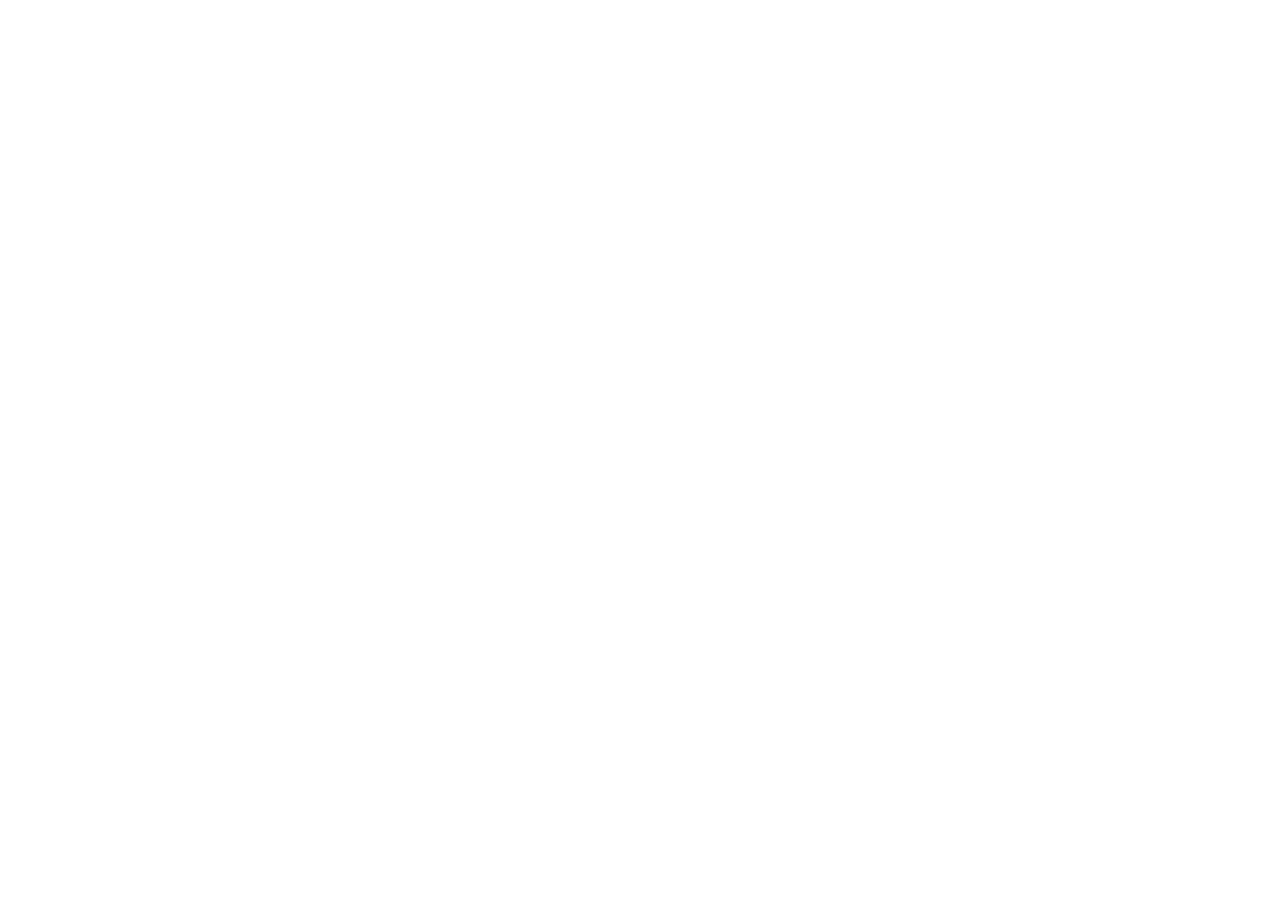
==== index.html @ cbe43c0b "init project" ====
<!DOCTYPE html>
<html lang="en">
<head>
    <meta charset="UTF-8">
    <meta http-equiv="X-UA-Compatible" content="IE=edge">
    <meta name="viewport" content="width=device-width, initial-scale=1.0">
    <title>后台主页</title>
</head>
<body>
    
</body>
</html>
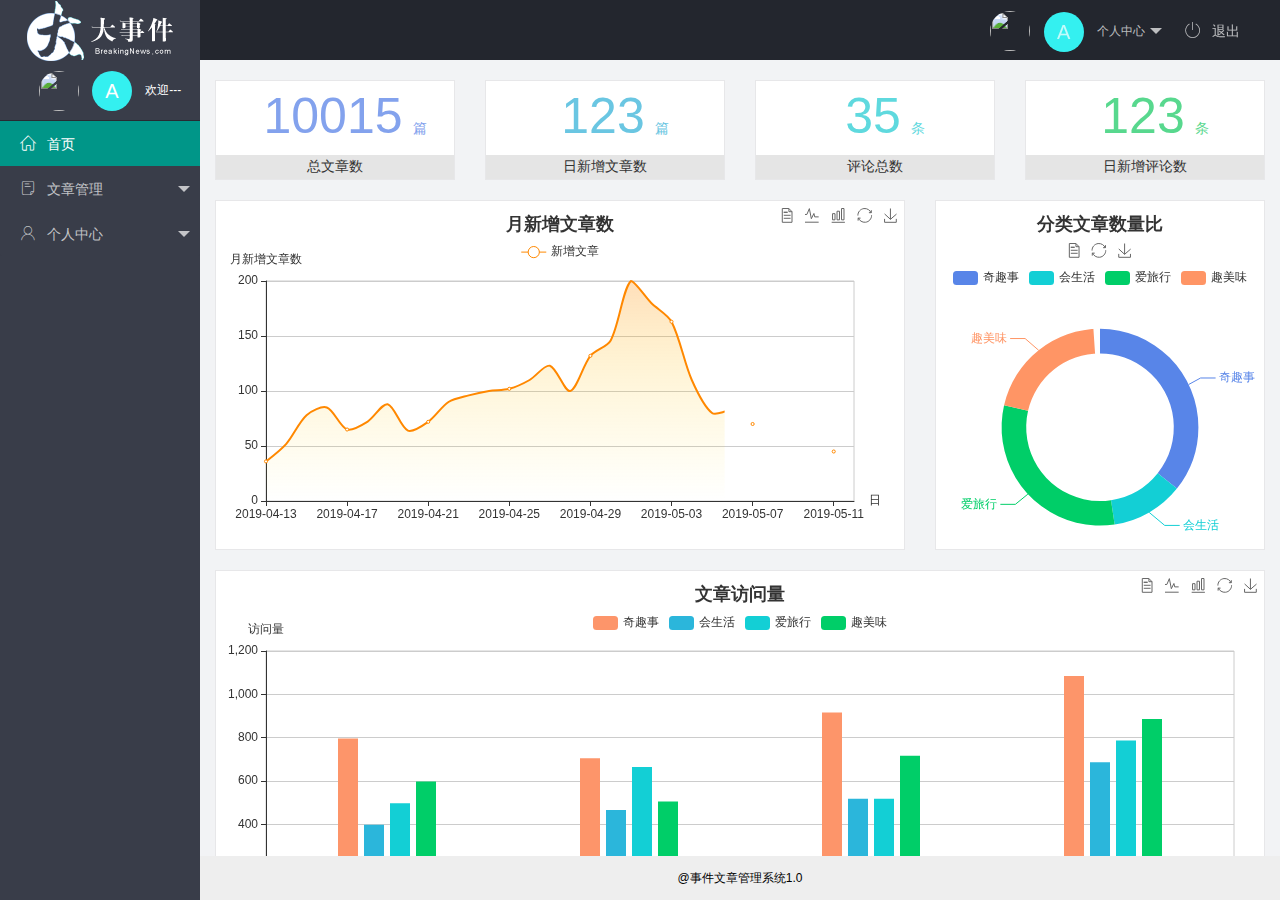
==== commit 4cf5e9b6: "完成了主页功能的开发" ====
--- a/index.html
+++ b/index.html
@@ -5,8 +5,81 @@
     <meta http-equiv="X-UA-Compatible" content="IE=edge">
     <meta name="viewport" content="width=device-width, initial-scale=1.0">
     <title>后台主页</title>
+    <!-- 导入layui的样式表 -->
+    <link rel="stylesheet" href="/assets/lib/layui/css/layui.css">
+    <!-- 导入第三方字体图标样式表 -->
+    <link rel="stylesheet" href="/assets/fonts/iconfont.css">
+    <link rel="stylesheet" href="/assets/css/index.css">
 </head>
 <body>
-    
-</body>
+    <div class="layui-layout layui-layout-admin">
+      <div class="layui-header">
+        <div class="layui-logo layui-hide-xs layui-bg-black">
+            <img src="/assets/images/logo.png" alt=""/>
+        </div>
+        <!-- 头部区域（可配合layui 已有的水平导航） -->
+        <ul class="layui-nav layui-layout-right">
+          <li class="layui-nav-item layui-hide layui-show-md-inline-block">
+            <a href="javascript:;" class="userinfo">
+              <img src="//tva1.sinaimg.cn/crop.0.0.118.118.180/5db11ff4gw1e77d3nqrv8j203b03cweg.jpg" class="layui-nav-img">
+              <span class="text-avatar">A</span>
+              个人中心
+            </a>
+            <dl class="layui-nav-child">
+              <dd><a href="">基本资料</a></dd>
+              <dd><a href="">更换头像</a></dd>
+              <dd><a href="">重置密码</a></dd>
+            </dl>
+          </li>
+          <li class="layui-nav-item"><a href="javascript:;" id="btnLogout"><span class="iconfont" >&#xe865; </span>退出</a></li>
+        </ul>
+      </div>
+      
+      <div class="layui-side layui-bg-black">
+        <div class="layui-side-scroll">
+            <div class="userinfo">
+                <img src="//tva1.sinaimg.cn/crop.0.0.118.118.180/5db11ff4gw1e77d3nqrv8j203b03cweg.jpg" class="layui-nav-img">
+                <span class="text-avatar">A</span>
+                <span class="welcome">欢迎---</span>
+              </div>
+          <!-- 左侧导航区域（可配合layui已有的垂直导航） -->
+          <ul class="layui-nav layui-nav-tree" lay-shrink="all">
+            <li class="layui-nav-item layui-this"><a href="/home/dashboard.html" target="fm"><span class="iconfont">&#xe6a9; </span>首页</a></li>
+            <li class="layui-nav-item">
+              <a class="" href="javascript:;"><span class="iconfont">&#xe615; </span>文章管理</a>
+              <dl class="layui-nav-child">
+                <dd><a href="javascript:;"><i class="layui-icon layui-icon-app"></i>文章类别</a></dd>
+                <dd><a href="javascript:;"><i class="layui-icon layui-icon-app"></i>文章列表</a></dd>
+                <dd><a href="javascript:;"><i class="layui-icon layui-icon-app"></i>发布文章</a></dd>
+              </dl>
+            </li>
+            <li class="layui-nav-item">
+              <a href="javascript:;"><span class="iconfont">&#xe614; </span>个人中心</a>
+              <dl class="layui-nav-child">
+                <dd><a href="javascript:;"><i class="layui-icon layui-icon-app"></i>基本资料</a></dd>
+                <dd><a href="javascript:;"><i class="layui-icon layui-icon-app"></i>更换头像</a></dd>
+                <dd><a href="javascript:;"><i class="layui-icon layui-icon-app"></i>重置密码</a></dd>
+              </dl>
+            </li>
+          </ul>
+        </div>
+      </div>
+      
+      <div class="layui-body">
+        <!-- 内容主体区域 -->
+        <iframe src="/home/dashboard.html" name="fm" frameborder="0"></iframe>
+      </div>
+      
+      <div class="layui-footer ">
+        <!-- 底部固定区域 -->
+        @事件文章管理系统1.0
+      </div>
+    </div>
+    </body>
+    <script src="/assets/lib/layui/layui.all.js"></script>
+    <!-- 导入jQuery -->
+    <script src="/assets/lib/jquery.js"></script>
+    <script src="/assets/js/baseaoi.js"></script>
+    <!-- 导入自己的js -->
+    <script src="/assets/js/index.js"></script>
 </html>--- a/assets/lib/layui/css/layui.css
+++ b/assets/lib/layui/css/layui.css
@@ -0,0 +1,2 @@
+/** layui-v2.5.5 MIT License By https://www.layui.com */
+ .layui-inline,img{display:inline-block;vertical-align:middle}h1,h2,h3,h4,h5,h6{font-weight:400}.layui-edge,.layui-header,.layui-inline,.layui-main{position:relative}.layui-body,.layui-edge,.layui-elip{overflow:hidden}.layui-btn,.layui-edge,.layui-inline,img{vertical-align:middle}.layui-btn,.layui-disabled,.layui-icon,.layui-unselect{-moz-user-select:none;-webkit-user-select:none;-ms-user-select:none}.layui-elip,.layui-form-checkbox span,.layui-form-pane .layui-form-label{text-overflow:ellipsis;white-space:nowrap}.layui-breadcrumb,.layui-tree-btnGroup{visibility:hidden}blockquote,body,button,dd,div,dl,dt,form,h1,h2,h3,h4,h5,h6,input,li,ol,p,pre,td,textarea,th,ul{margin:0;padding:0;-webkit-tap-highlight-color:rgba(0,0,0,0)}a:active,a:hover{outline:0}img{border:none}li{list-style:none}table{border-collapse:collapse;border-spacing:0}h4,h5,h6{font-size:100%}button,input,optgroup,option,select,textarea{font-family:inherit;font-size:inherit;font-style:inherit;font-weight:inherit;outline:0}pre{white-space:pre-wrap;white-space:-moz-pre-wrap;white-space:-pre-wrap;white-space:-o-pre-wrap;word-wrap:break-word}body{line-height:24px;font:14px Helvetica Neue,Helvetica,PingFang SC,Tahoma,Arial,sans-serif}hr{height:1px;margin:10px 0;border:0;clear:both}a{color:#333;text-decoration:none}a:hover{color:#777}a cite{font-style:normal;*cursor:pointer}.layui-border-box,.layui-border-box *{box-sizing:border-box}.layui-box,.layui-box *{box-sizing:content-box}.layui-clear{clear:both;*zoom:1}.layui-clear:after{content:'\20';clear:both;*zoom:1;display:block;height:0}.layui-inline{*display:inline;*zoom:1}.layui-edge{display:inline-block;width:0;height:0;border-width:6px;border-style:dashed;border-color:transparent}.layui-edge-top{top:-4px;border-bottom-color:#999;border-bottom-style:solid}.layui-edge-right{border-left-color:#999;border-left-style:solid}.layui-edge-bottom{top:2px;border-top-color:#999;border-top-style:solid}.layui-edge-left{border-right-color:#999;border-right-style:solid}.layui-disabled,.layui-disabled:hover{color:#d2d2d2!important;cursor:not-allowed!important}.layui-circle{border-radius:100%}.layui-show{display:block!important}.layui-hide{display:none!important}@font-face{font-family:layui-icon;src:url(../font/iconfont.eot?v=250);src:url(../font/iconfont.eot?v=250#iefix) format('embedded-opentype'),url(../font/iconfont.woff2?v=250) format('woff2'),url(../font/iconfont.woff?v=250) format('woff'),url(../font/iconfont.ttf?v=250) format('truetype'),url(../font/iconfont.svg?v=250#layui-icon) format('svg')}.layui-icon{font-family:layui-icon!important;font-size:16px;font-style:normal;-webkit-font-smoothing:antialiased;-moz-osx-font-smoothing:grayscale}.layui-icon-reply-fill:before{content:"\e611"}.layui-icon-set-fill:before{content:"\e614"}.layui-icon-menu-fill:before{content:"\e60f"}.layui-icon-search:before{content:"\e615"}.layui-icon-share:before{content:"\e641"}.layui-icon-set-sm:before{content:"\e620"}.layui-icon-engine:before{content:"\e628"}.layui-icon-close:before{content:"\1006"}.layui-icon-close-fill:before{content:"\1007"}.layui-icon-chart-screen:before{content:"\e629"}.layui-icon-star:before{content:"\e600"}.layui-icon-circle-dot:before{content:"\e617"}.layui-icon-chat:before{content:"\e606"}.layui-icon-release:before{content:"\e609"}.layui-icon-list:before{content:"\e60a"}.layui-icon-chart:before{content:"\e62c"}.layui-icon-ok-circle:before{content:"\1005"}.layui-icon-layim-theme:before{content:"\e61b"}.layui-icon-table:before{content:"\e62d"}.layui-icon-right:before{content:"\e602"}.layui-icon-left:before{content:"\e603"}.layui-icon-cart-simple:before{content:"\e698"}.layui-icon-face-cry:before{content:"\e69c"}.layui-icon-face-smile:before{content:"\e6af"}.layui-icon-survey:before{content:"\e6b2"}.layui-icon-tree:before{content:"\e62e"}.layui-icon-upload-circle:before{content:"\e62f"}.layui-icon-add-circle:before{content:"\e61f"}.layui-icon-download-circle:before{content:"\e601"}.layui-icon-templeate-1:before{content:"\e630"}.layui-icon-util:before{content:"\e631"}.layui-icon-face-surprised:before{content:"\e664"}.layui-icon-edit:before{content:"\e642"}.layui-icon-speaker:before{content:"\e645"}.layui-icon-down:before{content:"\e61a"}.layui-icon-file:before{content:"\e621"}.layui-icon-layouts:before{content:"\e632"}.layui-icon-rate-half:before{content:"\e6c9"}.layui-icon-add-circle-fine:before{content:"\e608"}.layui-icon-prev-circle:before{content:"\e633"}.layui-icon-read:before{content:"\e705"}.layui-icon-404:before{content:"\e61c"}.layui-icon-carousel:before{content:"\e634"}.layui-icon-help:before{content:"\e607"}.layui-icon-code-circle:before{content:"\e635"}.layui-icon-water:before{content:"\e636"}.layui-icon-username:before{content:"\e66f"}.layui-icon-find-fill:before{content:"\e670"}.layui-icon-about:before{content:"\e60b"}.layui-icon-location:before{content:"\e715"}.layui-icon-up:before{content:"\e619"}.layui-icon-pause:before{content:"\e651"}.layui-icon-date:before{content:"\e637"}.layui-icon-layim-uploadfile:before{content:"\e61d"}.layui-icon-delete:before{content:"\e640"}.layui-icon-play:before{content:"\e652"}.layui-icon-top:before{content:"\e604"}.layui-icon-friends:before{content:"\e612"}.layui-icon-refresh-3:before{content:"\e9aa"}.layui-icon-ok:before{content:"\e605"}.layui-icon-layer:before{content:"\e638"}.layui-icon-face-smile-fine:before{content:"\e60c"}.layui-icon-dollar:before{content:"\e659"}.layui-icon-group:before{content:"\e613"}.layui-icon-layim-download:before{content:"\e61e"}.layui-icon-picture-fine:before{content:"\e60d"}.layui-icon-link:before{content:"\e64c"}.layui-icon-diamond:before{content:"\e735"}.layui-icon-log:before{content:"\e60e"}.layui-icon-rate-solid:before{content:"\e67a"}.layui-icon-fonts-del:before{content:"\e64f"}.layui-icon-unlink:before{content:"\e64d"}.layui-icon-fonts-clear:before{content:"\e639"}.layui-icon-triangle-r:before{content:"\e623"}.layui-icon-circle:before{content:"\e63f"}.layui-icon-radio:before{content:"\e643"}.layui-icon-align-center:before{content:"\e647"}.layui-icon-align-right:before{content:"\e648"}.layui-icon-align-left:before{content:"\e649"}.layui-icon-loading-1:before{content:"\e63e"}.layui-icon-return:before{content:"\e65c"}.layui-icon-fonts-strong:before{content:"\e62b"}.layui-icon-upload:before{content:"\e67c"}.layui-icon-dialogue:before{content:"\e63a"}.layui-icon-video:before{content:"\e6ed"}.layui-icon-headset:before{content:"\e6fc"}.layui-icon-cellphone-fine:before{content:"\e63b"}.layui-icon-add-1:before{content:"\e654"}.layui-icon-face-smile-b:before{content:"\e650"}.layui-icon-fonts-html:before{content:"\e64b"}.layui-icon-form:before{content:"\e63c"}.layui-icon-cart:before{content:"\e657"}.layui-icon-camera-fill:before{content:"\e65d"}.layui-icon-tabs:before{content:"\e62a"}.layui-icon-fonts-code:before{content:"\e64e"}.layui-icon-fire:before{content:"\e756"}.layui-icon-set:before{content:"\e716"}.layui-icon-fonts-u:before{content:"\e646"}.layui-icon-triangle-d:before{content:"\e625"}.layui-icon-tips:before{content:"\e702"}.layui-icon-picture:before{content:"\e64a"}.layui-icon-more-vertical:before{content:"\e671"}.layui-icon-flag:before{content:"\e66c"}.layui-icon-loading:before{content:"\e63d"}.layui-icon-fonts-i:before{content:"\e644"}.layui-icon-refresh-1:before{content:"\e666"}.layui-icon-rmb:before{content:"\e65e"}.layui-icon-home:before{content:"\e68e"}.layui-icon-user:before{content:"\e770"}.layui-icon-notice:before{content:"\e667"}.layui-icon-login-weibo:before{content:"\e675"}.layui-icon-voice:before{content:"\e688"}.layui-icon-upload-drag:before{content:"\e681"}.layui-icon-login-qq:before{content:"\e676"}.layui-icon-snowflake:before{content:"\e6b1"}.layui-icon-file-b:before{content:"\e655"}.layui-icon-template:before{content:"\e663"}.layui-icon-auz:before{content:"\e672"}.layui-icon-console:before{content:"\e665"}.layui-icon-app:before{content:"\e653"}.layui-icon-prev:before{content:"\e65a"}.layui-icon-website:before{content:"\e7ae"}.layui-icon-next:before{content:"\e65b"}.layui-icon-component:before{content:"\e857"}.layui-icon-more:before{content:"\e65f"}.layui-icon-login-wechat:before{content:"\e677"}.layui-icon-shrink-right:before{content:"\e668"}.layui-icon-spread-left:before{content:"\e66b"}.layui-icon-camera:before{content:"\e660"}.layui-icon-note:before{content:"\e66e"}.layui-icon-refresh:before{content:"\e669"}.layui-icon-female:before{content:"\e661"}.layui-icon-male:before{content:"\e662"}.layui-icon-password:before{content:"\e673"}.layui-icon-senior:before{content:"\e674"}.layui-icon-theme:before{content:"\e66a"}.layui-icon-tread:before{content:"\e6c5"}.layui-icon-praise:before{content:"\e6c6"}.layui-icon-star-fill:before{content:"\e658"}.layui-icon-rate:before{content:"\e67b"}.layui-icon-template-1:before{content:"\e656"}.layui-icon-vercode:before{content:"\e679"}.layui-icon-cellphone:before{content:"\e678"}.layui-icon-screen-full:before{content:"\e622"}.layui-icon-screen-restore:before{content:"\e758"}.layui-icon-cols:before{content:"\e610"}.layui-icon-export:before{content:"\e67d"}.layui-icon-print:before{content:"\e66d"}.layui-icon-slider:before{content:"\e714"}.layui-icon-addition:before{content:"\e624"}.layui-icon-subtraction:before{content:"\e67e"}.layui-icon-service:before{content:"\e626"}.layui-icon-transfer:before{content:"\e691"}.layui-main{width:1140px;margin:0 auto}.layui-header{z-index:1000;height:60px}.layui-header a:hover{transition:all .5s;-webkit-transition:all .5s}.layui-side{position:fixed;left:0;top:0;bottom:0;z-index:999;width:200px;overflow-x:hidden}.layui-side-scroll{position:relative;width:220px;height:100%;overflow-x:hidden}.layui-body{position:absolute;left:200px;right:0;top:0;bottom:0;z-index:998;width:auto;overflow-y:auto;box-sizing:border-box}.layui-layout-body{overflow:hidden}.layui-layout-admin .layui-header{background-color:#23262E}.layui-layout-admin .layui-side{top:60px;width:200px;overflow-x:hidden}.layui-layout-admin .layui-body{position:fixed;top:60px;bottom:44px}.layui-layout-admin .layui-main{width:auto;margin:0 15px}.layui-layout-admin .layui-footer{position:fixed;left:200px;right:0;bottom:0;height:44px;line-height:44px;padding:0 15px;background-color:#eee}.layui-layout-admin .layui-logo{position:absolute;left:0;top:0;width:200px;height:100%;line-height:60px;text-align:center;color:#009688;font-size:16px}.layui-layout-admin .layui-header .layui-nav{background:0 0}.layui-layout-left{position:absolute!important;left:200px;top:0}.layui-layout-right{position:absolute!important;right:0;top:0}.layui-container{position:relative;margin:0 auto;padding:0 15px;box-sizing:border-box}.layui-fluid{position:relative;margin:0 auto;padding:0 15px}.layui-row:after,.layui-row:before{content:'';display:block;clear:both}.layui-col-lg1,.layui-col-lg10,.layui-col-lg11,.layui-col-lg12,.layui-col-lg2,.layui-col-lg3,.layui-col-lg4,.layui-col-lg5,.layui-col-lg6,.layui-col-lg7,.layui-col-lg8,.layui-col-lg9,.layui-col-md1,.layui-col-md10,.layui-col-md11,.layui-col-md12,.layui-col-md2,.layui-col-md3,.layui-col-md4,.layui-col-md5,.layui-col-md6,.layui-col-md7,.layui-col-md8,.layui-col-md9,.layui-col-sm1,.layui-col-sm10,.layui-col-sm11,.layui-col-sm12,.layui-col-sm2,.layui-col-sm3,.layui-col-sm4,.layui-col-sm5,.layui-col-sm6,.layui-col-sm7,.layui-col-sm8,.layui-col-sm9,.layui-col-xs1,.layui-col-xs10,.layui-col-xs11,.layui-col-xs12,.layui-col-xs2,.layui-col-xs3,.layui-col-xs4,.layui-col-xs5,.layui-col-xs6,.layui-col-xs7,.layui-col-xs8,.layui-col-xs9{position:relative;display:block;box-sizing:border-box}.layui-col-xs1,.layui-col-xs10,.layui-col-xs11,.layui-col-xs12,.layui-col-xs2,.layui-col-xs3,.layui-col-xs4,.layui-col-xs5,.layui-col-xs6,.layui-col-xs7,.layui-col-xs8,.layui-col-xs9{float:left}.layui-col-xs1{width:8.33333333%}.layui-col-xs2{width:16.66666667%}.layui-col-xs3{width:25%}.layui-col-xs4{width:33.33333333%}.layui-col-xs5{width:41.66666667%}.layui-col-xs6{width:50%}.layui-col-xs7{width:58.33333333%}.layui-col-xs8{width:66.66666667%}.layui-col-xs9{width:75%}.layui-col-xs10{width:83.33333333%}.layui-col-xs11{width:91.66666667%}.layui-col-xs12{width:100%}.layui-col-xs-offset1{margin-left:8.33333333%}.layui-col-xs-offset2{margin-left:16.66666667%}.layui-col-xs-offset3{margin-left:25%}.layui-col-xs-offset4{margin-left:33.33333333%}.layui-col-xs-offset5{margin-left:41.66666667%}.layui-col-xs-offset6{margin-left:50%}.layui-col-xs-offset7{margin-left:58.33333333%}.layui-col-xs-offset8{margin-left:66.66666667%}.layui-col-xs-offset9{margin-left:75%}.layui-col-xs-offset10{margin-left:83.33333333%}.layui-col-xs-offset11{margin-left:91.66666667%}.layui-col-xs-offset12{margin-left:100%}@media screen and (max-width:768px){.layui-hide-xs{display:none!important}.layui-show-xs-block{display:block!important}.layui-show-xs-inline{display:inline!important}.layui-show-xs-inline-block{display:inline-block!important}}@media screen and (min-width:768px){.layui-container{width:750px}.layui-hide-sm{display:none!important}.layui-show-sm-block{display:block!important}.layui-show-sm-inline{display:inline!important}.layui-show-sm-inline-block{display:inline-block!important}.layui-col-sm1,.layui-col-sm10,.layui-col-sm11,.layui-col-sm12,.layui-col-sm2,.layui-col-sm3,.layui-col-sm4,.layui-col-sm5,.layui-col-sm6,.layui-col-sm7,.layui-col-sm8,.layui-col-sm9{float:left}.layui-col-sm1{width:8.33333333%}.layui-col-sm2{width:16.66666667%}.layui-col-sm3{width:25%}.layui-col-sm4{width:33.33333333%}.layui-col-sm5{width:41.66666667%}.layui-col-sm6{width:50%}.layui-col-sm7{width:58.33333333%}.layui-col-sm8{width:66.66666667%}.layui-col-sm9{width:75%}.layui-col-sm10{width:83.33333333%}.layui-col-sm11{width:91.66666667%}.layui-col-sm12{width:100%}.layui-col-sm-offset1{margin-left:8.33333333%}.layui-col-sm-offset2{margin-left:16.66666667%}.layui-col-sm-offset3{margin-left:25%}.layui-col-sm-offset4{margin-left:33.33333333%}.layui-col-sm-offset5{margin-left:41.66666667%}.layui-col-sm-offset6{margin-left:50%}.layui-col-sm-offset7{margin-left:58.33333333%}.layui-col-sm-offset8{margin-left:66.66666667%}.layui-col-sm-offset9{margin-left:75%}.layui-col-sm-offset10{margin-left:83.33333333%}.layui-col-sm-offset11{margin-left:91.66666667%}.layui-col-sm-offset12{margin-left:100%}}@media screen and (min-width:992px){.layui-container{width:970px}.layui-hide-md{display:none!important}.layui-show-md-block{display:block!important}.layui-show-md-inline{display:inline!important}.layui-show-md-inline-block{display:inline-block!important}.layui-col-md1,.layui-col-md10,.layui-col-md11,.layui-col-md12,.layui-col-md2,.layui-col-md3,.layui-col-md4,.layui-col-md5,.layui-col-md6,.layui-col-md7,.layui-col-md8,.layui-col-md9{float:left}.layui-col-md1{width:8.33333333%}.layui-col-md2{width:16.66666667%}.layui-col-md3{width:25%}.layui-col-md4{width:33.33333333%}.layui-col-md5{width:41.66666667%}.layui-col-md6{width:50%}.layui-col-md7{width:58.33333333%}.layui-col-md8{width:66.66666667%}.layui-col-md9{width:75%}.layui-col-md10{width:83.33333333%}.layui-col-md11{width:91.66666667%}.layui-col-md12{width:100%}.layui-col-md-offset1{margin-left:8.33333333%}.layui-col-md-offset2{margin-left:16.66666667%}.layui-col-md-offset3{margin-left:25%}.layui-col-md-offset4{margin-left:33.33333333%}.layui-col-md-offset5{margin-left:41.66666667%}.layui-col-md-offset6{margin-left:50%}.layui-col-md-offset7{margin-left:58.33333333%}.layui-col-md-offset8{margin-left:66.66666667%}.layui-col-md-offset9{margin-left:75%}.layui-col-md-offset10{margin-left:83.33333333%}.layui-col-md-offset11{margin-left:91.66666667%}.layui-col-md-offset12{margin-left:100%}}@media screen and (min-width:1200px){.layui-container{width:1170px}.layui-hide-lg{display:none!important}.layui-show-lg-block{display:block!important}.layui-show-lg-inline{display:inline!important}.layui-show-lg-inline-block{display:inline-block!important}.layui-col-lg1,.layui-col-lg10,.layui-col-lg11,.layui-col-lg12,.layui-col-lg2,.layui-col-lg3,.layui-col-lg4,.layui-col-lg5,.layui-col-lg6,.layui-col-lg7,.layui-col-lg8,.layui-col-lg9{float:left}.layui-col-lg1{width:8.33333333%}.layui-col-lg2{width:16.66666667%}.layui-col-lg3{width:25%}.layui-col-lg4{width:33.33333333%}.layui-col-lg5{width:41.66666667%}.layui-col-lg6{width:50%}.layui-col-lg7{width:58.33333333%}.layui-col-lg8{width:66.66666667%}.layui-col-lg9{width:75%}.layui-col-lg10{width:83.33333333%}.layui-col-lg11{width:91.66666667%}.layui-col-lg12{width:100%}.layui-col-lg-offset1{margin-left:8.33333333%}.layui-col-lg-offset2{margin-left:16.66666667%}.layui-col-lg-offset3{margin-left:25%}.layui-col-lg-offset4{margin-left:33.33333333%}.layui-col-lg-offset5{margin-left:41.66666667%}.layui-col-lg-offset6{margin-left:50%}.layui-col-lg-offset7{margin-left:58.33333333%}.layui-col-lg-offset8{margin-left:66.66666667%}.layui-col-lg-offset9{margin-left:75%}.layui-col-lg-offset10{margin-left:83.33333333%}.layui-col-lg-offset11{margin-left:91.66666667%}.layui-col-lg-offset12{margin-left:100%}}.layui-col-space1{margin:-.5px}.layui-col-space1>*{padding:.5px}.layui-col-space3{margin:-1.5px}.layui-col-space3>*{padding:1.5px}.layui-col-space5{margin:-2.5px}.layui-col-space5>*{padding:2.5px}.layui-col-space8{margin:-3.5px}.layui-col-space8>*{padding:3.5px}.layui-col-space10{margin:-5px}.layui-col-space10>*{padding:5px}.layui-col-space12{margin:-6px}.layui-col-space12>*{padding:6px}.layui-col-space15{margin:-7.5px}.layui-col-space15>*{padding:7.5px}.layui-col-space18{margin:-9px}.layui-col-space18>*{padding:9px}.layui-col-space20{margin:-10px}.layui-col-space20>*{padding:10px}.layui-col-space22{margin:-11px}.layui-col-space22>*{padding:11px}.layui-col-space25{margin:-12.5px}.layui-col-space25>*{padding:12.5px}.layui-col-space30{margin:-15px}.layui-col-space30>*{padding:15px}.layui-btn,.layui-input,.layui-select,.layui-textarea,.layui-upload-button{outline:0;-webkit-appearance:none;transition:all .3s;-webkit-transition:all .3s;box-sizing:border-box}.layui-elem-quote{margin-bottom:10px;padding:15px;line-height:22px;border-left:5px solid #009688;border-radius:0 2px 2px 0;background-color:#f2f2f2}.layui-quote-nm{border-style:solid;border-width:1px 1px 1px 5px;background:0 0}.layui-elem-field{margin-bottom:10px;padding:0;border-width:1px;border-style:solid}.layui-elem-field legend{margin-left:20px;padding:0 10px;font-size:20px;font-weight:300}.layui-field-title{margin:10px 0 20px;border-width:1px 0 0}.layui-field-box{padding:10px 15px}.layui-field-title .layui-field-box{padding:10px 0}.layui-progress{position:relative;height:6px;border-radius:20px;background-color:#e2e2e2}.layui-progress-bar{position:absolute;left:0;top:0;width:0;max-width:100%;height:6px;border-radius:20px;text-align:right;background-color:#5FB878;transition:all .3s;-webkit-transition:all .3s}.layui-progress-big,.layui-progress-big .layui-progress-bar{height:18px;line-height:18px}.layui-progress-text{position:relative;top:-20px;line-height:18px;font-size:12px;color:#666}.layui-progress-big .layui-progress-text{position:static;padding:0 10px;color:#fff}.layui-collapse{border-width:1px;border-style:solid;border-radius:2px}.layui-colla-content,.layui-colla-item{border-top-width:1px;border-top-style:solid}.layui-colla-item:first-child{border-top:none}.layui-colla-title{position:relative;height:42px;line-height:42px;padding:0 15px 0 35px;color:#333;background-color:#f2f2f2;cursor:pointer;font-size:14px;overflow:hidden}.layui-colla-content{display:none;padding:10px 15px;line-height:22px;color:#666}.layui-colla-icon{position:absolute;left:15px;top:0;font-size:14px}.layui-card{margin-bottom:15px;border-radius:2px;background-color:#fff;box-shadow:0 1px 2px 0 rgba(0,0,0,.05)}.layui-card:last-child{margin-bottom:0}.layui-card-header{position:relative;height:42px;line-height:42px;padding:0 15px;border-bottom:1px solid #f6f6f6;color:#333;border-radius:2px 2px 0 0;font-size:14px}.layui-bg-black,.layui-bg-blue,.layui-bg-cyan,.layui-bg-green,.layui-bg-orange,.layui-bg-red{color:#fff!important}.layui-card-body{position:relative;padding:10px 15px;line-height:24px}.layui-card-body[pad15]{padding:15px}.layui-card-body[pad20]{padding:20px}.layui-card-body .layui-table{margin:5px 0}.layui-card .layui-tab{margin:0}.layui-panel-window{position:relative;padding:15px;border-radius:0;border-top:5px solid #E6E6E6;background-color:#fff}.layui-auxiliar-moving{position:fixed;left:0;right:0;top:0;bottom:0;width:100%;height:100%;background:0 0;z-index:9999999999}.layui-form-label,.layui-form-mid,.layui-form-select,.layui-input-block,.layui-input-inline,.layui-textarea{position:relative}.layui-bg-red{background-color:#FF5722!important}.layui-bg-orange{background-color:#FFB800!important}.layui-bg-green{background-color:#009688!important}.layui-bg-cyan{background-color:#2F4056!important}.layui-bg-blue{background-color:#1E9FFF!important}.layui-bg-black{background-color:#393D49!important}.layui-bg-gray{background-color:#eee!important;color:#666!important}.layui-badge-rim,.layui-colla-content,.layui-colla-item,.layui-collapse,.layui-elem-field,.layui-form-pane .layui-form-item[pane],.layui-form-pane .layui-form-label,.layui-input,.layui-layedit,.layui-layedit-tool,.layui-quote-nm,.layui-select,.layui-tab-bar,.layui-tab-card,.layui-tab-title,.layui-tab-title .layui-this:after,.layui-textarea{border-color:#e6e6e6}.layui-timeline-item:before,hr{background-color:#e6e6e6}.layui-text{line-height:22px;font-size:14px;color:#666}.layui-text h1,.layui-text h2,.layui-text h3{font-weight:500;color:#333}.layui-text h1{font-size:30px}.layui-text h2{font-size:24px}.layui-text h3{font-size:18px}.layui-text a:not(.layui-btn){color:#01AAED}.layui-text a:not(.layui-btn):hover{text-decoration:underline}.layui-text ul{padding:5px 0 5px 15px}.layui-text ul li{margin-top:5px;list-style-type:disc}.layui-text em,.layui-word-aux{color:#999!important;padding:0 5px!important}.layui-btn{display:inline-block;height:38px;line-height:38px;padding:0 18px;background-color:#009688;color:#fff;white-space:nowrap;text-align:center;font-size:14px;border:none;border-radius:2px;cursor:pointer}.layui-btn:hover{opacity:.8;filter:alpha(opacity=80);color:#fff}.layui-btn:active{opacity:1;filter:alpha(opacity=100)}.layui-btn+.layui-btn{margin-left:10px}.layui-btn-container{font-size:0}.layui-btn-container .layui-btn{margin-right:10px;margin-bottom:10px}.layui-btn-container .layui-btn+.layui-btn{margin-left:0}.layui-table .layui-btn-container .layui-btn{margin-bottom:9px}.layui-btn-radius{border-radius:100px}.layui-btn .layui-icon{margin-right:3px;font-size:18px;vertical-align:bottom;vertical-align:middle\9}.layui-btn-primary{border:1px solid #C9C9C9;background-color:#fff;color:#555}.layui-btn-primary:hover{border-color:#009688;color:#333}.layui-btn-normal{background-color:#1E9FFF}.layui-btn-warm{background-color:#FFB800}.layui-btn-danger{background-color:#FF5722}.layui-btn-checked{background-color:#5FB878}.layui-btn-disabled,.layui-btn-disabled:active,.layui-btn-disabled:hover{border:1px solid #e6e6e6;background-color:#FBFBFB;color:#C9C9C9;cursor:not-allowed;opacity:1}.layui-btn-lg{height:44px;line-height:44px;padding:0 25px;font-size:16px}.layui-btn-sm{height:30px;line-height:30px;padding:0 10px;font-size:12px}.layui-btn-sm i{font-size:16px!important}.layui-btn-xs{height:22px;line-height:22px;padding:0 5px;font-size:12px}.layui-btn-xs i{font-size:14px!important}.layui-btn-group{display:inline-block;vertical-align:middle;font-size:0}.layui-btn-group .layui-btn{margin-left:0!important;margin-right:0!important;border-left:1px solid rgba(255,255,255,.5);border-radius:0}.layui-btn-group .layui-btn-primary{border-left:none}.layui-btn-group .layui-btn-primary:hover{border-color:#C9C9C9;color:#009688}.layui-btn-group .layui-btn:first-child{border-left:none;border-radius:2px 0 0 2px}.layui-btn-group .layui-btn-primary:first-child{border-left:1px solid #c9c9c9}.layui-btn-group .layui-btn:last-child{border-radius:0 2px 2px 0}.layui-btn-group .layui-btn+.layui-btn{margin-left:0}.layui-btn-group+.layui-btn-group{margin-left:10px}.layui-btn-fluid{width:100%}.layui-input,.layui-select,.layui-textarea{height:38px;line-height:1.3;line-height:38px\9;border-width:1px;border-style:solid;background-color:#fff;border-radius:2px}.layui-input::-webkit-input-placeholder,.layui-select::-webkit-input-placeholder,.layui-textarea::-webkit-input-placeholder{line-height:1.3}.layui-input,.layui-textarea{display:block;width:100%;padding-left:10px}.layui-input:hover,.layui-textarea:hover{border-color:#D2D2D2!important}.layui-input:focus,.layui-textarea:focus{border-color:#C9C9C9!important}.layui-textarea{min-height:100px;height:auto;line-height:20px;padding:6px 10px;resize:vertical}.layui-select{padding:0 10px}.layui-form input[type=checkbox],.layui-form input[type=radio],.layui-form select{display:none}.layui-form [lay-ignore]{display:initial}.layui-form-item{margin-bottom:15px;clear:both;*zoom:1}.layui-form-item:after{content:'\20';clear:both;*zoom:1;display:block;height:0}.layui-form-label{float:left;display:block;padding:9px 15px;width:80px;font-weight:400;line-height:20px;text-align:right}.layui-form-label-col{display:block;float:none;padding:9px 0;line-height:20px;text-align:left}.layui-form-item .layui-inline{margin-bottom:5px;margin-right:10px}.layui-input-block{margin-left:110px;min-height:36px}.layui-input-inline{display:inline-block;vertical-align:middle}.layui-form-item .layui-input-inline{float:left;width:190px;margin-right:10px}.layui-form-text .layui-input-inline{width:auto}.layui-form-mid{float:left;display:block;padding:9px 0!important;line-height:20px;margin-right:10px}.layui-form-danger+.layui-form-select .layui-input,.layui-form-danger:focus{border-color:#FF5722!important}.layui-form-select .layui-input{padding-right:30px;cursor:pointer}.layui-form-select .layui-edge{position:absolute;right:10px;top:50%;margin-top:-3px;cursor:pointer;border-width:6px;border-top-color:#c2c2c2;border-top-style:solid;transition:all .3s;-webkit-transition:all .3s}.layui-form-select dl{display:none;position:absolute;left:0;top:42px;padding:5px 0;z-index:899;min-width:100%;border:1px solid #d2d2d2;max-height:300px;overflow-y:auto;background-color:#fff;border-radius:2px;box-shadow:0 2px 4px rgba(0,0,0,.12);box-sizing:border-box}.layui-form-select dl dd,.layui-form-select dl dt{padding:0 10px;line-height:36px;white-space:nowrap;overflow:hidden;text-overflow:ellipsis}.layui-form-select dl dt{font-size:12px;color:#999}.layui-form-select dl dd{cursor:pointer}.layui-form-select dl dd:hover{background-color:#f2f2f2;-webkit-transition:.5s all;transition:.5s all}.layui-form-select .layui-select-group dd{padding-left:20px}.layui-form-select dl dd.layui-select-tips{padding-left:10px!important;color:#999}.layui-form-select dl dd.layui-this{background-color:#5FB878;color:#fff}.layui-form-checkbox,.layui-form-select dl dd.layui-disabled{background-color:#fff}.layui-form-selected dl{display:block}.layui-form-checkbox,.layui-form-checkbox *,.layui-form-switch{display:inline-block;vertical-align:middle}.layui-form-selected .layui-edge{margin-top:-9px;-webkit-transform:rotate(180deg);transform:rotate(180deg);margin-top:-3px\9}:root .layui-form-selected .layui-edge{margin-top:-9px\0/IE9}.layui-form-selectup dl{top:auto;bottom:42px}.layui-select-none{margin:5px 0;text-align:center;color:#999}.layui-select-disabled .layui-disabled{border-color:#eee!important}.layui-select-disabled .layui-edge{border-top-color:#d2d2d2}.layui-form-checkbox{position:relative;height:30px;line-height:30px;margin-right:10px;padding-right:30px;cursor:pointer;font-size:0;-webkit-transition:.1s linear;transition:.1s linear;box-sizing:border-box}.layui-form-checkbox span{padding:0 10px;height:100%;font-size:14px;border-radius:2px 0 0 2px;background-color:#d2d2d2;color:#fff;overflow:hidden}.layui-form-checkbox:hover span{background-color:#c2c2c2}.layui-form-checkbox i{position:absolute;right:0;top:0;width:30px;height:28px;border:1px solid #d2d2d2;border-left:none;border-radius:0 2px 2px 0;color:#fff;font-size:20px;text-align:center}.layui-form-checkbox:hover i{border-color:#c2c2c2;color:#c2c2c2}.layui-form-checked,.layui-form-checked:hover{border-color:#5FB878}.layui-form-checked span,.layui-form-checked:hover span{background-color:#5FB878}.layui-form-checked i,.layui-form-checked:hover i{color:#5FB878}.layui-form-item .layui-form-checkbox{margin-top:4px}.layui-form-checkbox[lay-skin=primary]{height:auto!important;line-height:normal!important;min-width:18px;min-height:18px;border:none!important;margin-right:0;padding-left:28px;padding-right:0;background:0 0}.layui-form-checkbox[lay-skin=primary] span{padding-left:0;padding-right:15px;line-height:18px;background:0 0;color:#666}.layui-form-checkbox[lay-skin=primary] i{right:auto;left:0;width:16px;height:16px;line-height:16px;border:1px solid #d2d2d2;font-size:12px;border-radius:2px;background-color:#fff;-webkit-transition:.1s linear;transition:.1s linear}.layui-form-checkbox[lay-skin=primary]:hover i{border-color:#5FB878;color:#fff}.layui-form-checked[lay-skin=primary] i{border-color:#5FB878!important;background-color:#5FB878;color:#fff}.layui-checkbox-disbaled[lay-skin=primary] span{background:0 0!important;color:#c2c2c2}.layui-checkbox-disbaled[lay-skin=primary]:hover i{border-color:#d2d2d2}.layui-form-item .layui-form-checkbox[lay-skin=primary]{margin-top:10px}.layui-form-switch{position:relative;height:22px;line-height:22px;min-width:35px;padding:0 5px;margin-top:8px;border:1px solid #d2d2d2;border-radius:20px;cursor:pointer;background-color:#fff;-webkit-transition:.1s linear;transition:.1s linear}.layui-form-switch i{position:absolute;left:5px;top:3px;width:16px;height:16px;border-radius:20px;background-color:#d2d2d2;-webkit-transition:.1s linear;transition:.1s linear}.layui-form-switch em{position:relative;top:0;width:25px;margin-left:21px;padding:0!important;text-align:center!important;color:#999!important;font-style:normal!important;font-size:12px}.layui-form-onswitch{border-color:#5FB878;background-color:#5FB878}.layui-checkbox-disbaled,.layui-checkbox-disbaled i{border-color:#e2e2e2!important}.layui-form-onswitch i{left:100%;margin-left:-21px;background-color:#fff}.layui-form-onswitch em{margin-left:5px;margin-right:21px;color:#fff!important}.layui-checkbox-disbaled span{background-color:#e2e2e2!important}.layui-checkbox-disbaled:hover i{color:#fff!important}[lay-radio]{display:none}.layui-form-radio,.layui-form-radio *{display:inline-block;vertical-align:middle}.layui-form-radio{line-height:28px;margin:6px 10px 0 0;padding-right:10px;cursor:pointer;font-size:0}.layui-form-radio *{font-size:14px}.layui-form-radio>i{margin-right:8px;font-size:22px;color:#c2c2c2}.layui-form-radio>i:hover,.layui-form-radioed>i{color:#5FB878}.layui-radio-disbaled>i{color:#e2e2e2!important}.layui-form-pane .layui-form-label{width:110px;padding:8px 15px;height:38px;line-height:20px;border-width:1px;border-style:solid;border-radius:2px 0 0 2px;text-align:center;background-color:#FBFBFB;overflow:hidden;box-sizing:border-box}.layui-form-pane .layui-input-inline{margin-left:-1px}.layui-form-pane .layui-input-block{margin-left:110px;left:-1px}.layui-form-pane .layui-input{border-radius:0 2px 2px 0}.layui-form-pane .layui-form-text .layui-form-label{float:none;width:100%;border-radius:2px;box-sizing:border-box;text-align:left}.layui-form-pane .layui-form-text .layui-input-inline{display:block;margin:0;top:-1px;clear:both}.layui-form-pane .layui-form-text .layui-input-block{margin:0;left:0;top:-1px}.layui-form-pane .layui-form-text .layui-textarea{min-height:100px;border-radius:0 0 2px 2px}.layui-form-pane .layui-form-checkbox{margin:4px 0 4px 10px}.layui-form-pane .layui-form-radio,.layui-form-pane .layui-form-switch{margin-top:6px;margin-left:10px}.layui-form-pane .layui-form-item[pane]{position:relative;border-width:1px;border-style:solid}.layui-form-pane .layui-form-item[pane] .layui-form-label{position:absolute;left:0;top:0;height:100%;border-width:0 1px 0 0}.layui-form-pane .layui-form-item[pane] .layui-input-inline{margin-left:110px}@media screen and (max-width:450px){.layui-form-item .layui-form-label{text-overflow:ellipsis;overflow:hidden;white-space:nowrap}.layui-form-item .layui-inline{display:block;margin-right:0;margin-bottom:20px;clear:both}.layui-form-item .layui-inline:after{content:'\20';clear:both;display:block;height:0}.layui-form-item .layui-input-inline{display:block;float:none;left:-3px;width:auto;margin:0 0 10px 112px}.layui-form-item .layui-input-inline+.layui-form-mid{margin-left:110px;top:-5px;padding:0}.layui-form-item .layui-form-checkbox{margin-right:5px;margin-bottom:5px}}.layui-layedit{border-width:1px;border-style:solid;border-radius:2px}.layui-layedit-tool{padding:3px 5px;border-bottom-width:1px;border-bottom-style:solid;font-size:0}.layedit-tool-fixed{position:fixed;top:0;border-top:1px solid #e2e2e2}.layui-layedit-tool .layedit-tool-mid,.layui-layedit-tool .layui-icon{display:inline-block;vertical-align:middle;text-align:center;font-size:14px}.layui-layedit-tool .layui-icon{position:relative;width:32px;height:30px;line-height:30px;margin:3px 5px;color:#777;cursor:pointer;border-radius:2px}.layui-layedit-tool .layui-icon:hover{color:#393D49}.layui-layedit-tool .layui-icon:active{color:#000}.layui-layedit-tool .layedit-tool-active{background-color:#e2e2e2;color:#000}.layui-layedit-tool .layui-disabled,.layui-layedit-tool .layui-disabled:hover{color:#d2d2d2;cursor:not-allowed}.layui-layedit-tool .layedit-tool-mid{width:1px;height:18px;margin:0 10px;background-color:#d2d2d2}.layedit-tool-html{width:50px!important;font-size:30px!important}.layedit-tool-b,.layedit-tool-code,.layedit-tool-help{font-size:16px!important}.layedit-tool-d,.layedit-tool-face,.layedit-tool-image,.layedit-tool-unlink{font-size:18px!important}.layedit-tool-image input{position:absolute;font-size:0;left:0;top:0;width:100%;height:100%;opacity:.01;filter:Alpha(opacity=1);cursor:pointer}.layui-layedit-iframe iframe{display:block;width:100%}#LAY_layedit_code{overflow:hidden}.layui-laypage{display:inline-block;*display:inline;*zoom:1;vertical-align:middle;margin:10px 0;font-size:0}.layui-laypage>a:first-child,.layui-laypage>a:first-child em{border-radius:2px 0 0 2px}.layui-laypage>a:last-child,.layui-laypage>a:last-child em{border-radius:0 2px 2px 0}.layui-laypage>:first-child{margin-left:0!important}.layui-laypage>:last-child{margin-right:0!important}.layui-laypage a,.layui-laypage button,.layui-laypage input,.layui-laypage select,.layui-laypage span{border:1px solid #e2e2e2}.layui-laypage a,.layui-laypage span{display:inline-block;*display:inline;*zoom:1;vertical-align:middle;padding:0 15px;height:28px;line-height:28px;margin:0 -1px 5px 0;background-color:#fff;color:#333;font-size:12px}.layui-flow-more a *,.layui-laypage input,.layui-table-view select[lay-ignore]{display:inline-block}.layui-laypage a:hover{color:#009688}.layui-laypage em{font-style:normal}.layui-laypage .layui-laypage-spr{color:#999;font-weight:700}.layui-laypage a{text-decoration:none}.layui-laypage .layui-laypage-curr{position:relative}.layui-laypage .layui-laypage-curr em{position:relative;color:#fff}.layui-laypage .layui-laypage-curr .layui-laypage-em{position:absolute;left:-1px;top:-1px;padding:1px;width:100%;height:100%;background-color:#009688}.layui-laypage-em{border-radius:2px}.layui-laypage-next em,.layui-laypage-prev em{font-family:Sim sun;font-size:16px}.layui-laypage .layui-laypage-count,.layui-laypage .layui-laypage-limits,.layui-laypage .layui-laypage-refresh,.layui-laypage .layui-laypage-skip{margin-left:10px;margin-right:10px;padding:0;border:none}.layui-laypage .layui-laypage-limits,.layui-laypage .layui-laypage-refresh{vertical-align:top}.layui-laypage .layui-laypage-refresh i{font-size:18px;cursor:pointer}.layui-laypage select{height:22px;padding:3px;border-radius:2px;cursor:pointer}.layui-laypage .layui-laypage-skip{height:30px;line-height:30px;color:#999}.layui-laypage button,.layui-laypage input{height:30px;line-height:30px;border-radius:2px;vertical-align:top;background-color:#fff;box-sizing:border-box}.layui-laypage input{width:40px;margin:0 10px;padding:0 3px;text-align:center}.layui-laypage input:focus,.layui-laypage select:focus{border-color:#009688!important}.layui-laypage button{margin-left:10px;padding:0 10px;cursor:pointer}.layui-table,.layui-table-view{margin:10px 0}.layui-flow-more{margin:10px 0;text-align:center;color:#999;font-size:14px}.layui-flow-more a{height:32px;line-height:32px}.layui-flow-more a *{vertical-align:top}.layui-flow-more a cite{padding:0 20px;border-radius:3px;background-color:#eee;color:#333;font-style:normal}.layui-flow-more a cite:hover{opacity:.8}.layui-flow-more a i{font-size:30px;color:#737383}.layui-table{width:100%;background-color:#fff;color:#666}.layui-table tr{transition:all .3s;-webkit-transition:all .3s}.layui-table th{text-align:left;font-weight:400}.layui-table tbody tr:hover,.layui-table thead tr,.layui-table-click,.layui-table-header,.layui-table-hover,.layui-table-mend,.layui-table-patch,.layui-table-tool,.layui-table-total,.layui-table-total tr,.layui-table[lay-even] tr:nth-child(even){background-color:#f2f2f2}.layui-table td,.layui-table th,.layui-table-col-set,.layui-table-fixed-r,.layui-table-grid-down,.layui-table-header,.layui-table-page,.layui-table-tips-main,.layui-table-tool,.layui-table-total,.layui-table-view,.layui-table[lay-skin=line],.layui-table[lay-skin=row]{border-width:1px;border-style:solid;border-color:#e6e6e6}.layui-table td,.layui-table th{position:relative;padding:9px 15px;min-height:20px;line-height:20px;font-size:14px}.layui-table[lay-skin=line] td,.layui-table[lay-skin=line] th{border-width:0 0 1px}.layui-table[lay-skin=row] td,.layui-table[lay-skin=row] th{border-width:0 1px 0 0}.layui-table[lay-skin=nob] td,.layui-table[lay-skin=nob] th{border:none}.layui-table img{max-width:100px}.layui-table[lay-size=lg] td,.layui-table[lay-size=lg] th{padding:15px 30px}.layui-table-view .layui-table[lay-size=lg] .layui-table-cell{height:40px;line-height:40px}.layui-table[lay-size=sm] td,.layui-table[lay-size=sm] th{font-size:12px;padding:5px 10px}.layui-table-view .layui-table[lay-size=sm] .layui-table-cell{height:20px;line-height:20px}.layui-table[lay-data]{display:none}.layui-table-box{position:relative;overflow:hidden}.layui-table-view .layui-table{position:relative;width:auto;margin:0}.layui-table-view .layui-table[lay-skin=line]{border-width:0 1px 0 0}.layui-table-view .layui-table[lay-skin=row]{border-width:0 0 1px}.layui-table-view .layui-table td,.layui-table-view .layui-table th{padding:5px 0;border-top:none;border-left:none}.layui-table-view .layui-table th.layui-unselect .layui-table-cell span{cursor:pointer}.layui-table-view .layui-table td{cursor:default}.layui-table-view .layui-table td[data-edit=text]{cursor:text}.layui-table-view .layui-form-checkbox[lay-skin=primary] i{width:18px;height:18px}.layui-table-view .layui-form-radio{line-height:0;padding:0}.layui-table-view .layui-form-radio>i{margin:0;font-size:20px}.layui-table-init{position:absolute;left:0;top:0;width:100%;height:100%;text-align:center;z-index:110}.layui-table-init .layui-icon{position:absolute;left:50%;top:50%;margin:-15px 0 0 -15px;font-size:30px;color:#c2c2c2}.layui-table-header{border-width:0 0 1px;overflow:hidden}.layui-table-header .layui-table{margin-bottom:-1px}.layui-table-tool .layui-inline[lay-event]{position:relative;width:26px;height:26px;padding:5px;line-height:16px;margin-right:10px;text-align:center;color:#333;border:1px solid #ccc;cursor:pointer;-webkit-transition:.5s all;transition:.5s all}.layui-table-tool .layui-inline[lay-event]:hover{border:1px solid #999}.layui-table-tool-temp{padding-right:120px}.layui-table-tool-self{position:absolute;right:17px;top:10px}.layui-table-tool .layui-table-tool-self .layui-inline[lay-event]{margin:0 0 0 10px}.layui-table-tool-panel{position:absolute;top:29px;left:-1px;padding:5px 0;min-width:150px;min-height:40px;border:1px solid #d2d2d2;text-align:left;overflow-y:auto;background-color:#fff;box-shadow:0 2px 4px rgba(0,0,0,.12)}.layui-table-cell,.layui-table-tool-panel li{overflow:hidden;text-overflow:ellipsis;white-space:nowrap}.layui-table-tool-panel li{padding:0 10px;line-height:30px;-webkit-transition:.5s all;transition:.5s all}.layui-table-tool-panel li .layui-form-checkbox[lay-skin=primary]{width:100%;padding-left:28px}.layui-table-tool-panel li:hover{background-color:#f2f2f2}.layui-table-tool-panel li .layui-form-checkbox[lay-skin=primary] i{position:absolute;left:0;top:0}.layui-table-tool-panel li .layui-form-checkbox[lay-skin=primary] span{padding:0}.layui-table-tool .layui-table-tool-self .layui-table-tool-panel{left:auto;right:-1px}.layui-table-col-set{position:absolute;right:0;top:0;width:20px;height:100%;border-width:0 0 0 1px;background-color:#fff}.layui-table-sort{width:10px;height:20px;margin-left:5px;cursor:pointer!important}.layui-table-sort .layui-edge{position:absolute;left:5px;border-width:5px}.layui-table-sort .layui-table-sort-asc{top:3px;border-top:none;border-bottom-style:solid;border-bottom-color:#b2b2b2}.layui-table-sort .layui-table-sort-asc:hover{border-bottom-color:#666}.layui-table-sort .layui-table-sort-desc{bottom:5px;border-bottom:none;border-top-style:solid;border-top-color:#b2b2b2}.layui-table-sort .layui-table-sort-desc:hover{border-top-color:#666}.layui-table-sort[lay-sort=asc] .layui-table-sort-asc{border-bottom-color:#000}.layui-table-sort[lay-sort=desc] .layui-table-sort-desc{border-top-color:#000}.layui-table-cell{height:28px;line-height:28px;padding:0 15px;position:relative;box-sizing:border-box}.layui-table-cell .layui-form-checkbox[lay-skin=primary]{top:-1px;padding:0}.layui-table-cell .layui-table-link{color:#01AAED}.laytable-cell-checkbox,.laytable-cell-numbers,.laytable-cell-radio,.laytable-cell-space{padding:0;text-align:center}.layui-table-body{position:relative;overflow:auto;margin-right:-1px;margin-bottom:-1px}.layui-table-body .layui-none{line-height:26px;padding:15px;text-align:center;color:#999}.layui-table-fixed{position:absolute;left:0;top:0;z-index:101}.layui-table-fixed .layui-table-body{overflow:hidden}.layui-table-fixed-l{box-shadow:0 -1px 8px rgba(0,0,0,.08)}.layui-table-fixed-r{left:auto;right:-1px;border-width:0 0 0 1px;box-shadow:-1px 0 8px rgba(0,0,0,.08)}.layui-table-fixed-r .layui-table-header{position:relative;overflow:visible}.layui-table-mend{position:absolute;right:-49px;top:0;height:100%;width:50px}.layui-table-tool{position:relative;z-index:890;width:100%;min-height:50px;line-height:30px;padding:10px 15px;border-width:0 0 1px}.layui-table-tool .layui-btn-container{margin-bottom:-10px}.layui-table-page,.layui-table-total{border-width:1px 0 0;margin-bottom:-1px;overflow:hidden}.layui-table-page{position:relative;width:100%;padding:7px 7px 0;height:41px;font-size:12px;white-space:nowrap}.layui-table-page>div{height:26px}.layui-table-page .layui-laypage{margin:0}.layui-table-page .layui-laypage a,.layui-table-page .layui-laypage span{height:26px;line-height:26px;margin-bottom:10px;border:none;background:0 0}.layui-table-page .layui-laypage a,.layui-table-page .layui-laypage span.layui-laypage-curr{padding:0 12px}.layui-table-page .layui-laypage span{margin-left:0;padding:0}.layui-table-page .layui-laypage .layui-laypage-prev{margin-left:-7px!important}.layui-table-page .layui-laypage .layui-laypage-curr .layui-laypage-em{left:0;top:0;padding:0}.layui-table-page .layui-laypage button,.layui-table-page .layui-laypage input{height:26px;line-height:26px}.layui-table-page .layui-laypage input{width:40px}.layui-table-page .layui-laypage button{padding:0 10px}.layui-table-page select{height:18px}.layui-table-patch .layui-table-cell{padding:0;width:30px}.layui-table-edit{position:absolute;left:0;top:0;width:100%;height:100%;padding:0 14px 1px;border-radius:0;box-shadow:1px 1px 20px rgba(0,0,0,.15)}.layui-table-edit:focus{border-color:#5FB878!important}select.layui-table-edit{padding:0 0 0 10px;border-color:#C9C9C9}.layui-table-view .layui-form-checkbox,.layui-table-view .layui-form-radio,.layui-table-view .layui-form-switch{top:0;margin:0;box-sizing:content-box}.layui-table-view .layui-form-checkbox{top:-1px;height:26px;line-height:26px}.layui-table-view .layui-form-checkbox i{height:26px}.layui-table-grid .layui-table-cell{overflow:visible}.layui-table-grid-down{position:absolute;top:0;right:0;width:26px;height:100%;padding:5px 0;border-width:0 0 0 1px;text-align:center;background-color:#fff;color:#999;cursor:pointer}.layui-table-grid-down .layui-icon{position:absolute;top:50%;left:50%;margin:-8px 0 0 -8px}.layui-table-grid-down:hover{background-color:#fbfbfb}body .layui-table-tips .layui-layer-content{background:0 0;padding:0;box-shadow:0 1px 6px rgba(0,0,0,.12)}.layui-table-tips-main{margin:-44px 0 0 -1px;max-height:150px;padding:8px 15px;font-size:14px;overflow-y:scroll;background-color:#fff;color:#666}.layui-table-tips-c{position:absolute;right:-3px;top:-13px;width:20px;height:20px;padding:3px;cursor:pointer;background-color:#666;border-radius:50%;color:#fff}.layui-table-tips-c:hover{background-color:#777}.layui-table-tips-c:before{position:relative;right:-2px}.layui-upload-file{display:none!important;opacity:.01;filter:Alpha(opacity=1)}.layui-upload-drag,.layui-upload-form,.layui-upload-wrap{display:inline-block}.layui-upload-list{margin:10px 0}.layui-upload-choose{padding:0 10px;color:#999}.layui-upload-drag{position:relative;padding:30px;border:1px dashed #e2e2e2;background-color:#fff;text-align:center;cursor:pointer;color:#999}.layui-upload-drag .layui-icon{font-size:50px;color:#009688}.layui-upload-drag[lay-over]{border-color:#009688}.layui-upload-iframe{position:absolute;width:0;height:0;border:0;visibility:hidden}.layui-upload-wrap{position:relative;vertical-align:middle}.layui-upload-wrap .layui-upload-file{display:block!important;position:absolute;left:0;top:0;z-index:10;font-size:100px;width:100%;height:100%;opacity:.01;filter:Alpha(opacity=1);cursor:pointer}.layui-transfer-active,.layui-transfer-box{display:inline-block;vertical-align:middle}.layui-transfer-box,.layui-transfer-header,.layui-transfer-search{border-width:0;border-style:solid;border-color:#e6e6e6}.layui-transfer-box{position:relative;border-width:1px;width:200px;height:360px;border-radius:2px;background-color:#fff}.layui-transfer-box .layui-form-checkbox{width:100%;margin:0!important}.layui-transfer-header{height:38px;line-height:38px;padding:0 10px;border-bottom-width:1px}.layui-transfer-search{position:relative;padding:10px;border-bottom-width:1px}.layui-transfer-search .layui-input{height:32px;padding-left:30px;font-size:12px}.layui-transfer-search .layui-icon-search{position:absolute;left:20px;top:50%;margin-top:-8px;color:#666}.layui-transfer-active{margin:0 15px}.layui-transfer-active .layui-btn{display:block;margin:0;padding:0 15px;background-color:#5FB878;border-color:#5FB878;color:#fff}.layui-transfer-active .layui-btn-disabled{background-color:#FBFBFB;border-color:#e6e6e6;color:#C9C9C9}.layui-transfer-active .layui-btn:first-child{margin-bottom:15px}.layui-transfer-active .layui-btn .layui-icon{margin:0;font-size:14px!important}.layui-transfer-data{padding:5px 0;overflow:auto}.layui-transfer-data li{height:32px;line-height:32px;padding:0 10px}.layui-transfer-data li:hover{background-color:#f2f2f2;transition:.5s all}.layui-transfer-data .layui-none{padding:15px 10px;text-align:center;color:#999}.layui-nav{position:relative;padding:0 20px;background-color:#393D49;color:#fff;border-radius:2px;font-size:0;box-sizing:border-box}.layui-nav *{font-size:14px}.layui-nav .layui-nav-item{position:relative;display:inline-block;*display:inline;*zoom:1;vertical-align:middle;line-height:60px}.layui-nav .layui-nav-item a{display:block;padding:0 20px;color:#fff;color:rgba(255,255,255,.7);transition:all .3s;-webkit-transition:all .3s}.layui-nav .layui-this:after,.layui-nav-bar,.layui-nav-tree .layui-nav-itemed:after{position:absolute;left:0;top:0;width:0;height:5px;background-color:#5FB878;transition:all .2s;-webkit-transition:all .2s}.layui-nav-bar{z-index:1000}.layui-nav .layui-nav-item a:hover,.layui-nav .layui-this a{color:#fff}.layui-nav .layui-this:after{content:'';top:auto;bottom:0;width:100%}.layui-nav-img{width:30px;height:30px;margin-right:10px;border-radius:50%}.layui-nav .layui-nav-more{content:'';width:0;height:0;border-style:solid dashed dashed;border-color:#fff transparent transparent;overflow:hidden;cursor:pointer;transition:all .2s;-webkit-transition:all .2s;position:absolute;top:50%;right:3px;margin-top:-3px;border-width:6px;border-top-color:rgba(255,255,255,.7)}.layui-nav .layui-nav-mored,.layui-nav-itemed>a .layui-nav-more{margin-top:-9px;border-style:dashed dashed solid;border-color:transparent transparent #fff}.layui-nav-child{display:none;position:absolute;left:0;top:65px;min-width:100%;line-height:36px;padding:5px 0;box-shadow:0 2px 4px rgba(0,0,0,.12);border:1px solid #d2d2d2;background-color:#fff;z-index:100;border-radius:2px;white-space:nowrap}.layui-nav .layui-nav-child a{color:#333}.layui-nav .layui-nav-child a:hover{background-color:#f2f2f2;color:#000}.layui-nav-child dd{position:relative}.layui-nav .layui-nav-child dd.layui-this a,.layui-nav-child dd.layui-this{background-color:#5FB878;color:#fff}.layui-nav-child dd.layui-this:after{display:none}.layui-nav-tree{width:200px;padding:0}.layui-nav-tree .layui-nav-item{display:block;width:100%;line-height:45px}.layui-nav-tree .layui-nav-item a{position:relative;height:45px;line-height:45px;text-overflow:ellipsis;overflow:hidden;white-space:nowrap}.layui-nav-tree .layui-nav-item a:hover{background-color:#4E5465}.layui-nav-tree .layui-nav-bar{width:5px;height:0;background-color:#009688}.layui-nav-tree .layui-nav-child dd.layui-this,.layui-nav-tree .layui-nav-child dd.layui-this a,.layui-nav-tree .layui-this,.layui-nav-tree .layui-this>a,.layui-nav-tree .layui-this>a:hover{background-color:#009688;color:#fff}.layui-nav-tree .layui-this:after{display:none}.layui-nav-itemed>a,.layui-nav-tree .layui-nav-title a,.layui-nav-tree .layui-nav-title a:hover{color:#fff!important}.layui-nav-tree .layui-nav-child{position:relative;z-index:0;top:0;border:none;box-shadow:none}.layui-nav-tree .layui-nav-child a{height:40px;line-height:40px;color:#fff;color:rgba(255,255,255,.7)}.layui-nav-tree .layui-nav-child,.layui-nav-tree .layui-nav-child a:hover{background:0 0;color:#fff}.layui-nav-tree .layui-nav-more{right:10px}.layui-nav-itemed>.layui-nav-child{display:block;padding:0;background-color:rgba(0,0,0,.3)!important}.layui-nav-itemed>.layui-nav-child>.layui-this>.layui-nav-child{display:block}.layui-nav-side{position:fixed;top:0;bottom:0;left:0;overflow-x:hidden;z-index:999}.layui-bg-blue .layui-nav-bar,.layui-bg-blue .layui-nav-itemed:after,.layui-bg-blue .layui-this:after{background-color:#93D1FF}.layui-bg-blue .layui-nav-child dd.layui-this{background-color:#1E9FFF}.layui-bg-blue .layui-nav-itemed>a,.layui-nav-tree.layui-bg-blue .layui-nav-title a,.layui-nav-tree.layui-bg-blue .layui-nav-title a:hover{background-color:#007DDB!important}.layui-breadcrumb{font-size:0}.layui-breadcrumb>*{font-size:14px}.layui-breadcrumb a{color:#999!important}.layui-breadcrumb a:hover{color:#5FB878!important}.layui-breadcrumb a cite{color:#666;font-style:normal}.layui-breadcrumb span[lay-separator]{margin:0 10px;color:#999}.layui-tab{margin:10px 0;text-align:left!important}.layui-tab[overflow]>.layui-tab-title{overflow:hidden}.layui-tab-title{position:relative;left:0;height:40px;white-space:nowrap;font-size:0;border-bottom-width:1px;border-bottom-style:solid;transition:all .2s;-webkit-transition:all .2s}.layui-tab-title li{display:inline-block;*display:inline;*zoom:1;vertical-align:middle;font-size:14px;transition:all .2s;-webkit-transition:all .2s;position:relative;line-height:40px;min-width:65px;padding:0 15px;text-align:center;cursor:pointer}.layui-tab-title li a{display:block}.layui-tab-title .layui-this{color:#000}.layui-tab-title .layui-this:after{position:absolute;left:0;top:0;content:'';width:100%;height:41px;border-width:1px;border-style:solid;border-bottom-color:#fff;border-radius:2px 2px 0 0;box-sizing:border-box;pointer-events:none}.layui-tab-bar{position:absolute;right:0;top:0;z-index:10;width:30px;height:39px;line-height:39px;border-width:1px;border-style:solid;border-radius:2px;text-align:center;background-color:#fff;cursor:pointer}.layui-tab-bar .layui-icon{position:relative;display:inline-block;top:3px;transition:all .3s;-webkit-transition:all .3s}.layui-tab-item{display:none}.layui-tab-more{padding-right:30px;height:auto!important;white-space:normal!important}.layui-tab-more li.layui-this:after{border-bottom-color:#e2e2e2;border-radius:2px}.layui-tab-more .layui-tab-bar .layui-icon{top:-2px;top:3px\9;-webkit-transform:rotate(180deg);transform:rotate(180deg)}:root .layui-tab-more .layui-tab-bar .layui-icon{top:-2px\0/IE9}.layui-tab-content{padding:10px}.layui-tab-title li .layui-tab-close{position:relative;display:inline-block;width:18px;height:18px;line-height:20px;margin-left:8px;top:1px;text-align:center;font-size:14px;color:#c2c2c2;transition:all .2s;-webkit-transition:all .2s}.layui-tab-title li .layui-tab-close:hover{border-radius:2px;background-color:#FF5722;color:#fff}.layui-tab-brief>.layui-tab-title .layui-this{color:#009688}.layui-tab-brief>.layui-tab-more li.layui-this:after,.layui-tab-brief>.layui-tab-title .layui-this:after{border:none;border-radius:0;border-bottom:2px solid #5FB878}.layui-tab-brief[overflow]>.layui-tab-title .layui-this:after{top:-1px}.layui-tab-card{border-width:1px;border-style:solid;border-radius:2px;box-shadow:0 2px 5px 0 rgba(0,0,0,.1)}.layui-tab-card>.layui-tab-title{background-color:#f2f2f2}.layui-tab-card>.layui-tab-title li{margin-right:-1px;margin-left:-1px}.layui-tab-card>.layui-tab-title .layui-this{background-color:#fff}.layui-tab-card>.layui-tab-title .layui-this:after{border-top:none;border-width:1px;border-bottom-color:#fff}.layui-tab-card>.layui-tab-title .layui-tab-bar{height:40px;line-height:40px;border-radius:0;border-top:none;border-right:none}.layui-tab-card>.layui-tab-more .layui-this{background:0 0;color:#5FB878}.layui-tab-card>.layui-tab-more .layui-this:after{border:none}.layui-timeline{padding-left:5px}.layui-timeline-item{position:relative;padding-bottom:20px}.layui-timeline-axis{position:absolute;left:-5px;top:0;z-index:10;width:20px;height:20px;line-height:20px;background-color:#fff;color:#5FB878;border-radius:50%;text-align:center;cursor:pointer}.layui-timeline-axis:hover{color:#FF5722}.layui-timeline-item:before{content:'';position:absolute;left:5px;top:0;z-index:0;width:1px;height:100%}.layui-timeline-item:last-child:before{display:none}.layui-timeline-item:first-child:before{display:block}.layui-timeline-content{padding-left:25px}.layui-timeline-title{position:relative;margin-bottom:10px}.layui-badge,.layui-badge-dot,.layui-badge-rim{position:relative;display:inline-block;padding:0 6px;font-size:12px;text-align:center;background-color:#FF5722;color:#fff;border-radius:2px}.layui-badge{height:18px;line-height:18px}.layui-badge-dot{width:8px;height:8px;padding:0;border-radius:50%}.layui-badge-rim{height:18px;line-height:18px;border-width:1px;border-style:solid;background-color:#fff;color:#666}.layui-btn .layui-badge,.layui-btn .layui-badge-dot{margin-left:5px}.layui-nav .layui-badge,.layui-nav .layui-badge-dot{position:absolute;top:50%;margin:-8px 6px 0}.layui-tab-title .layui-badge,.layui-tab-title .layui-badge-dot{left:5px;top:-2px}.layui-carousel{position:relative;left:0;top:0;background-color:#f8f8f8}.layui-carousel>[carousel-item]{position:relative;width:100%;height:100%;overflow:hidden}.layui-carousel>[carousel-item]:before{position:absolute;content:'\e63d';left:50%;top:50%;width:100px;line-height:20px;margin:-10px 0 0 -50px;text-align:center;color:#c2c2c2;font-family:layui-icon!important;font-size:30px;font-style:normal;-webkit-font-smoothing:antialiased;-moz-osx-font-smoothing:grayscale}.layui-carousel>[carousel-item]>*{display:none;position:absolute;left:0;top:0;width:100%;height:100%;background-color:#f8f8f8;transition-duration:.3s;-webkit-transition-duration:.3s}.layui-carousel-updown>*{-webkit-transition:.3s ease-in-out up;transition:.3s ease-in-out up}.layui-carousel-arrow{display:none\9;opacity:0;position:absolute;left:10px;top:50%;margin-top:-18px;width:36px;height:36px;line-height:36px;text-align:center;font-size:20px;border:0;border-radius:50%;background-color:rgba(0,0,0,.2);color:#fff;-webkit-transition-duration:.3s;transition-duration:.3s;cursor:pointer}.layui-carousel-arrow[lay-type=add]{left:auto!important;right:10px}.layui-carousel:hover .layui-carousel-arrow[lay-type=add],.layui-carousel[lay-arrow=always] .layui-carousel-arrow[lay-type=add]{right:20px}.layui-carousel[lay-arrow=always] .layui-carousel-arrow{opacity:1;left:20px}.layui-carousel[lay-arrow=none] .layui-carousel-arrow{display:none}.layui-carousel-arrow:hover,.layui-carousel-ind ul:hover{background-color:rgba(0,0,0,.35)}.layui-carousel:hover .layui-carousel-arrow{display:block\9;opacity:1;left:20px}.layui-carousel-ind{position:relative;top:-35px;width:100%;line-height:0!important;text-align:center;font-size:0}.layui-carousel[lay-indicator=outside]{margin-bottom:30px}.layui-carousel[lay-indicator=outside] .layui-carousel-ind{top:10px}.layui-carousel[lay-indicator=outside] .layui-carousel-ind ul{background-color:rgba(0,0,0,.5)}.layui-carousel[lay-indicator=none] .layui-carousel-ind{display:none}.layui-carousel-ind ul{display:inline-block;padding:5px;background-color:rgba(0,0,0,.2);border-radius:10px;-webkit-transition-duration:.3s;transition-duration:.3s}.layui-carousel-ind li{display:inline-block;width:10px;height:10px;margin:0 3px;font-size:14px;background-color:#e2e2e2;background-color:rgba(255,255,255,.5);border-radius:50%;cursor:pointer;-webkit-transition-duration:.3s;transition-duration:.3s}.layui-carousel-ind li:hover{background-color:rgba(255,255,255,.7)}.layui-carousel-ind li.layui-this{background-color:#fff}.layui-carousel>[carousel-item]>.layui-carousel-next,.layui-carousel>[carousel-item]>.layui-carousel-prev,.layui-carousel>[carousel-item]>.layui-this{display:block}.layui-carousel>[carousel-item]>.layui-this{left:0}.layui-carousel>[carousel-item]>.layui-carousel-prev{left:-100%}.layui-carousel>[carousel-item]>.layui-carousel-next{left:100%}.layui-carousel>[carousel-item]>.layui-carousel-next.layui-carousel-left,.layui-carousel>[carousel-item]>.layui-carousel-prev.layui-carousel-right{left:0}.layui-carousel>[carousel-item]>.layui-this.layui-carousel-left{left:-100%}.layui-carousel>[carousel-item]>.layui-this.layui-carousel-right{left:100%}.layui-carousel[lay-anim=updown] .layui-carousel-arrow{left:50%!important;top:20px;margin:0 0 0 -18px}.layui-carousel[lay-anim=updown]>[carousel-item]>*,.layui-carousel[lay-anim=fade]>[carousel-item]>*{left:0!important}.layui-carousel[lay-anim=updown] .layui-carousel-arrow[lay-type=add]{top:auto!important;bottom:20px}.layui-carousel[lay-anim=updown] .layui-carousel-ind{position:absolute;top:50%;right:20px;width:auto;height:auto}.layui-carousel[lay-anim=updown] .layui-carousel-ind ul{padding:3px 5px}.layui-carousel[lay-anim=updown] .layui-carousel-ind li{display:block;margin:6px 0}.layui-carousel[lay-anim=updown]>[carousel-item]>.layui-this{top:0}.layui-carousel[lay-anim=updown]>[carousel-item]>.layui-carousel-prev{top:-100%}.layui-carousel[lay-anim=updown]>[carousel-item]>.layui-carousel-next{top:100%}.layui-carousel[lay-anim=updown]>[carousel-item]>.layui-carousel-next.layui-carousel-left,.layui-carousel[lay-anim=updown]>[carousel-item]>.layui-carousel-prev.layui-carousel-right{top:0}.layui-carousel[lay-anim=updown]>[carousel-item]>.layui-this.layui-carousel-left{top:-100%}.layui-carousel[lay-anim=updown]>[carousel-item]>.layui-this.layui-carousel-right{top:100%}.layui-carousel[lay-anim=fade]>[carousel-item]>.layui-carousel-next,.layui-carousel[lay-anim=fade]>[carousel-item]>.layui-carousel-prev{opacity:0}.layui-carousel[lay-anim=fade]>[carousel-item]>.layui-carousel-next.layui-carousel-left,.layui-carousel[lay-anim=fade]>[carousel-item]>.layui-carousel-prev.layui-carousel-right{opacity:1}.layui-carousel[lay-anim=fade]>[carousel-item]>.layui-this.layui-carousel-left,.layui-carousel[lay-anim=fade]>[carousel-item]>.layui-this.layui-carousel-right{opacity:0}.layui-fixbar{position:fixed;right:15px;bottom:15px;z-index:999999}.layui-fixbar li{width:50px;height:50px;line-height:50px;margin-bottom:1px;text-align:center;cursor:pointer;font-size:30px;background-color:#9F9F9F;color:#fff;border-radius:2px;opacity:.95}.layui-fixbar li:hover{opacity:.85}.layui-fixbar li:active{opacity:1}.layui-fixbar .layui-fixbar-top{display:none;font-size:40px}body .layui-util-face{border:none;background:0 0}body .layui-util-face .layui-layer-content{padding:0;background-color:#fff;color:#666;box-shadow:none}.layui-util-face .layui-layer-TipsG{display:none}.layui-util-face ul{position:relative;width:372px;padding:10px;border:1px solid #D9D9D9;background-color:#fff;box-shadow:0 0 20px rgba(0,0,0,.2)}.layui-util-face ul li{cursor:pointer;float:left;border:1px solid #e8e8e8;height:22px;width:26px;overflow:hidden;margin:-1px 0 0 -1px;padding:4px 2px;text-align:center}.layui-util-face ul li:hover{position:relative;z-index:2;border:1px solid #eb7350;background:#fff9ec}.layui-code{position:relative;margin:10px 0;padding:15px;line-height:20px;border:1px solid #ddd;border-left-width:6px;background-color:#F2F2F2;color:#333;font-family:Courier New;font-size:12px}.layui-rate,.layui-rate *{display:inline-block;vertical-align:middle}.layui-rate{padding:10px 5px 10px 0;font-size:0}.layui-rate li i.layui-icon{font-size:20px;color:#FFB800;margin-right:5px;transition:all .3s;-webkit-transition:all .3s}.layui-rate li i:hover{cursor:pointer;transform:scale(1.12);-webkit-transform:scale(1.12)}.layui-rate[readonly] li i:hover{cursor:default;transform:scale(1)}.layui-colorpicker{width:26px;height:26px;border:1px solid #e6e6e6;padding:5px;border-radius:2px;line-height:24px;display:inline-block;cursor:pointer;transition:all .3s;-webkit-transition:all .3s}.layui-colorpicker:hover{border-color:#d2d2d2}.layui-colorpicker.layui-colorpicker-lg{width:34px;height:34px;line-height:32px}.layui-colorpicker.layui-colorpicker-sm{width:24px;height:24px;line-height:22px}.layui-colorpicker.layui-colorpicker-xs{width:22px;height:22px;line-height:20px}.layui-colorpicker-trigger-bgcolor{display:block;background:url([data-uri]);border-radius:2px}.layui-colorpicker-trigger-span{display:block;height:100%;box-sizing:border-box;border:1px solid rgba(0,0,0,.15);border-radius:2px;text-align:center}.layui-colorpicker-trigger-i{display:inline-block;color:#FFF;font-size:12px}.layui-colorpicker-trigger-i.layui-icon-close{color:#999}.layui-colorpicker-main{position:absolute;z-index:66666666;width:280px;padding:7px;background:#FFF;border:1px solid #d2d2d2;border-radius:2px;box-shadow:0 2px 4px rgba(0,0,0,.12)}.layui-colorpicker-main-wrapper{height:180px;position:relative}.layui-colorpicker-basis{width:260px;height:100%;position:relative}.layui-colorpicker-basis-white{width:100%;height:100%;position:absolute;top:0;left:0;background:linear-gradient(90deg,#FFF,hsla(0,0%,100%,0))}.layui-colorpicker-basis-black{width:100%;height:100%;position:absolute;top:0;left:0;background:linear-gradient(0deg,#000,transparent)}.layui-colorpicker-basis-cursor{width:10px;height:10px;border:1px solid #FFF;border-radius:50%;position:absolute;top:-3px;right:-3px;cursor:pointer}.layui-colorpicker-side{position:absolute;top:0;right:0;width:12px;height:100%;background:linear-gradient(red,#FF0,#0F0,#0FF,#00F,#F0F,red)}.layui-colorpicker-side-slider{width:100%;height:5px;box-shadow:0 0 1px #888;box-sizing:border-box;background:#FFF;border-radius:1px;border:1px solid #f0f0f0;cursor:pointer;position:absolute;left:0}.layui-colorpicker-main-alpha{display:none;height:12px;margin-top:7px;background:url([data-uri])}.layui-colorpicker-alpha-bgcolor{height:100%;position:relative}.layui-colorpicker-alpha-slider{width:5px;height:100%;box-shadow:0 0 1px #888;box-sizing:border-box;background:#FFF;border-radius:1px;border:1px solid #f0f0f0;cursor:pointer;position:absolute;top:0}.layui-colorpicker-main-pre{padding-top:7px;font-size:0}.layui-colorpicker-pre{width:20px;height:20px;border-radius:2px;display:inline-block;margin-left:6px;margin-bottom:7px;cursor:pointer}.layui-colorpicker-pre:nth-child(11n+1){margin-left:0}.layui-colorpicker-pre-isalpha{background:url([data-uri])}.layui-colorpicker-pre.layui-this{box-shadow:0 0 3px 2px rgba(0,0,0,.15)}.layui-colorpicker-pre>div{height:100%;border-radius:2px}.layui-colorpicker-main-input{text-align:right;padding-top:7px}.layui-colorpicker-main-input .layui-btn-container .layui-btn{margin:0 0 0 10px}.layui-colorpicker-main-input div.layui-inline{float:left;margin-right:10px;font-size:14px}.layui-colorpicker-main-input input.layui-input{width:150px;height:30px;color:#666}.layui-slider{height:4px;background:#e2e2e2;border-radius:3px;position:relative;cursor:pointer}.layui-slider-bar{border-radius:3px;position:absolute;height:100%}.layui-slider-step{position:absolute;top:0;width:4px;height:4px;border-radius:50%;background:#FFF;-webkit-transform:translateX(-50%);transform:translateX(-50%)}.layui-slider-wrap{width:36px;height:36px;position:absolute;top:-16px;-webkit-transform:translateX(-50%);transform:translateX(-50%);z-index:10;text-align:center}.layui-slider-wrap-btn{width:12px;height:12px;border-radius:50%;background:#FFF;display:inline-block;vertical-align:middle;cursor:pointer;transition:.3s}.layui-slider-wrap:after{content:"";height:100%;display:inline-block;vertical-align:middle}.layui-slider-wrap-btn.layui-slider-hover,.layui-slider-wrap-btn:hover{transform:scale(1.2)}.layui-slider-wrap-btn.layui-disabled:hover{transform:scale(1)!important}.layui-slider-tips{position:absolute;top:-42px;z-index:66666666;white-space:nowrap;display:none;-webkit-transform:translateX(-50%);transform:translateX(-50%);color:#FFF;background:#000;border-radius:3px;height:25px;line-height:25px;padding:0 10px}.layui-slider-tips:after{content:'';position:absolute;bottom:-12px;left:50%;margin-left:-6px;width:0;height:0;border-width:6px;border-style:solid;border-color:#000 transparent transparent}.layui-slider-input{width:70px;height:32px;border:1px solid #e6e6e6;border-radius:3px;font-size:16px;line-height:32px;position:absolute;right:0;top:-15px}.layui-slider-input-btn{display:none;position:absolute;top:0;right:0;width:20px;height:100%;border-left:1px solid #d2d2d2}.layui-slider-input-btn i{cursor:pointer;position:absolute;right:0;bottom:0;width:20px;height:50%;font-size:12px;line-height:16px;text-align:center;color:#999}.layui-slider-input-btn i:first-child{top:0;border-bottom:1px solid #d2d2d2}.layui-slider-input-txt{height:100%;font-size:14px}.layui-slider-input-txt input{height:100%;border:none}.layui-slider-input-btn i:hover{color:#009688}.layui-slider-vertical{width:4px;margin-left:34px}.layui-slider-vertical .layui-slider-bar{width:4px}.layui-slider-vertical .layui-slider-step{top:auto;left:0;-webkit-transform:translateY(50%);transform:translateY(50%)}.layui-slider-vertical .layui-slider-wrap{top:auto;left:-16px;-webkit-transform:translateY(50%);transform:translateY(50%)}.layui-slider-vertical .layui-slider-tips{top:auto;left:2px}@media \0screen{.layui-slider-wrap-btn{margin-left:-20px}.layui-slider-vertical .layui-slider-wrap-btn{margin-left:0;margin-bottom:-20px}.layui-slider-vertical .layui-slider-tips{margin-left:-8px}.layui-slider>span{margin-left:8px}}.layui-tree{line-height:22px}.layui-tree .layui-form-checkbox{margin:0!important}.layui-tree-set{width:100%;position:relative}.layui-tree-pack{display:none;padding-left:20px;position:relative}.layui-tree-iconClick,.layui-tree-main{display:inline-block;vertical-align:middle}.layui-tree-line .layui-tree-pack{padding-left:27px}.layui-tree-line .layui-tree-set .layui-tree-set:after{content:'';position:absolute;top:14px;left:-9px;width:17px;height:0;border-top:1px dotted #c0c4cc}.layui-tree-entry{position:relative;padding:3px 0;height:20px;white-space:nowrap}.layui-tree-entry:hover{background-color:#eee}.layui-tree-line .layui-tree-entry:hover{background-color:rgba(0,0,0,0)}.layui-tree-line .layui-tree-entry:hover .layui-tree-txt{color:#999;text-decoration:underline;transition:.3s}.layui-tree-main{cursor:pointer;padding-right:10px}.layui-tree-line .layui-tree-set:before{content:'';position:absolute;top:0;left:-9px;width:0;height:100%;border-left:1px dotted #c0c4cc}.layui-tree-line .layui-tree-set.layui-tree-setLineShort:before{height:13px}.layui-tree-line .layui-tree-set.layui-tree-setHide:before{height:0}.layui-tree-iconClick{position:relative;height:20px;line-height:20px;margin:0 10px;color:#c0c4cc}.layui-tree-icon{height:12px;line-height:12px;width:12px;text-align:center;border:1px solid #c0c4cc}.layui-tree-iconClick .layui-icon{font-size:18px}.layui-tree-icon .layui-icon{font-size:12px;color:#666}.layui-tree-iconArrow{padding:0 5px}.layui-tree-iconArrow:after{content:'';position:absolute;left:4px;top:3px;z-index:100;width:0;height:0;border-width:5px;border-style:solid;border-color:transparent transparent transparent #c0c4cc;transition:.5s}.layui-tree-btnGroup,.layui-tree-editInput{position:relative;vertical-align:middle;display:inline-block}.layui-tree-spread>.layui-tree-entry>.layui-tree-iconClick>.layui-tree-iconArrow:after{transform:rotate(90deg) translate(3px,4px)}.layui-tree-txt{display:inline-block;vertical-align:middle;color:#555}.layui-tree-search{margin-bottom:15px;color:#666}.layui-tree-btnGroup .layui-icon{display:inline-block;vertical-align:middle;padding:0 2px;cursor:pointer}.layui-tree-btnGroup .layui-icon:hover{color:#999;transition:.3s}.layui-tree-entry:hover .layui-tree-btnGroup{visibility:visible}.layui-tree-editInput{height:20px;line-height:20px;padding:0 3px;border:none;background-color:rgba(0,0,0,.05)}.layui-tree-emptyText{text-align:center;color:#999}.layui-anim{-webkit-animation-duration:.3s;animation-duration:.3s;-webkit-animation-fill-mode:both;animation-fill-mode:both}.layui-anim.layui-icon{display:inline-block}.layui-anim-loop{-webkit-animation-iteration-count:infinite;animation-iteration-count:infinite}.layui-trans,.layui-trans a{transition:all .3s;-webkit-transition:all .3s}@-webkit-keyframes layui-rotate{from{-webkit-transform:rotate(0)}to{-webkit-transform:rotate(360deg)}}@keyframes layui-rotate{from{transform:rotate(0)}to{transform:rotate(360deg)}}.layui-anim-rotate{-webkit-animation-name:layui-rotate;animation-name:layui-rotate;-webkit-animation-duration:1s;animation-duration:1s;-webkit-animation-timing-function:linear;animation-timing-function:linear}@-webkit-keyframes layui-up{from{-webkit-transform:translate3d(0,100%,0);opacity:.3}to{-webkit-transform:translate3d(0,0,0);opacity:1}}@keyframes layui-up{from{transform:translate3d(0,100%,0);opacity:.3}to{transform:translate3d(0,0,0);opacity:1}}.layui-anim-up{-webkit-animation-name:layui-up;animation-name:layui-up}@-webkit-keyframes layui-upbit{from{-webkit-transform:translate3d(0,30px,0);opacity:.3}to{-webkit-transform:translate3d(0,0,0);opacity:1}}@keyframes layui-upbit{from{transform:translate3d(0,30px,0);opacity:.3}to{transform:translate3d(0,0,0);opacity:1}}.layui-anim-upbit{-webkit-animation-name:layui-upbit;animation-name:layui-upbit}@-webkit-keyframes layui-scale{0%{opacity:.3;-webkit-transform:scale(.5)}100%{opacity:1;-webkit-transform:scale(1)}}@keyframes layui-scale{0%{opacity:.3;-ms-transform:scale(.5);transform:scale(.5)}100%{opacity:1;-ms-transform:scale(1);transform:scale(1)}}.layui-anim-scale{-webkit-animation-name:layui-scale;animation-name:layui-scale}@-webkit-keyframes layui-scale-spring{0%{opacity:.5;-webkit-transform:scale(.5)}80%{opacity:.8;-webkit-transform:scale(1.1)}100%{opacity:1;-webkit-transform:scale(1)}}@keyframes layui-scale-spring{0%{opacity:.5;transform:scale(.5)}80%{opacity:.8;transform:scale(1.1)}100%{opacity:1;transform:scale(1)}}.layui-anim-scaleSpring{-webkit-animation-name:layui-scale-spring;animation-name:layui-scale-spring}@-webkit-keyframes layui-fadein{0%{opacity:0}100%{opacity:1}}@keyframes layui-fadein{0%{opacity:0}100%{opacity:1}}.layui-anim-fadein{-webkit-animation-name:layui-fadein;animation-name:layui-fadein}@-webkit-keyframes layui-fadeout{0%{opacity:1}100%{opacity:0}}@keyframes layui-fadeout{0%{opacity:1}100%{opacity:0}}.layui-anim-fadeout{-webkit-animation-name:layui-fadeout;animation-name:layui-fadeout}--- a/assets/fonts/iconfont.css
+++ b/assets/fonts/iconfont.css
@@ -0,0 +1,37 @@
+@font-face {font-family: "iconfont";
+  src: url('iconfont.eot?t=1576139966484'); /* IE9 */
+  src: url('iconfont.eot?t=1576139966484#iefix') format('embedded-opentype'), /* IE6-IE8 */
+  url('[data-uri]') format('woff2'),
+  url('iconfont.woff?t=1576139966484') format('woff'),
+  url('iconfont.ttf?t=1576139966484') format('truetype'), /* chrome, firefox, opera, Safari, Android, iOS 4.2+ */
+  url('iconfont.svg?t=1576139966484#iconfont') format('svg'); /* iOS 4.1- */
+}
+
+.iconfont {
+  font-family: "iconfont" !important;
+  font-size: 16px;
+  font-style: normal;
+  -webkit-font-smoothing: antialiased;
+  -moz-osx-font-smoothing: grayscale;
+}
+
+.icon-home:before {
+  content: "\e6a9";
+}
+
+.icon-user:before {
+  content: "\e614";
+}
+
+.icon-pinglun:before {
+  content: "\e616";
+}
+
+.icon-tuichu:before {
+  content: "\e865";
+}
+
+.icon-16:before {
+  content: "\e615";
+}
+
--- a/assets/css/index.css
+++ b/assets/css/index.css
@@ -0,0 +1,47 @@
+.layui-footer{
+    text-align: center;
+    font-size: 12px;
+}
+.iconfont{
+    margin-right: 7px;
+}
+.layui-icon{
+    margin-right: 8px;
+    margin-left: 20px;
+}
+iframe{
+    height: 100%;
+    width: 100%;
+}
+.layui-body{
+    overflow: hidden;
+}
+.userinfo{
+    height: 60px;
+    line-height: 60px;
+    text-align:center;
+    font-size: 12px;
+    user-select: none;
+    /* margin: 10px 0px;
+    padding-left: 15px; */
+}
+.layui-side-scroll .userinfo{
+    border-bottom: 1px solid #282b33;
+}
+.text-avatar{
+    position: relative;
+    top: 4px;
+    display:inline-block;
+    width: 40px;
+    height: 40px;
+    line-height: 40px;
+    background-color: rgb(52, 240, 240);
+    text-align: center;
+    border-radius: 50%;
+    font-size: 20px;
+    margin-right: 10px;
+}
+.layui-nav-img{
+    width: 40px;
+    height: 40px;  
+}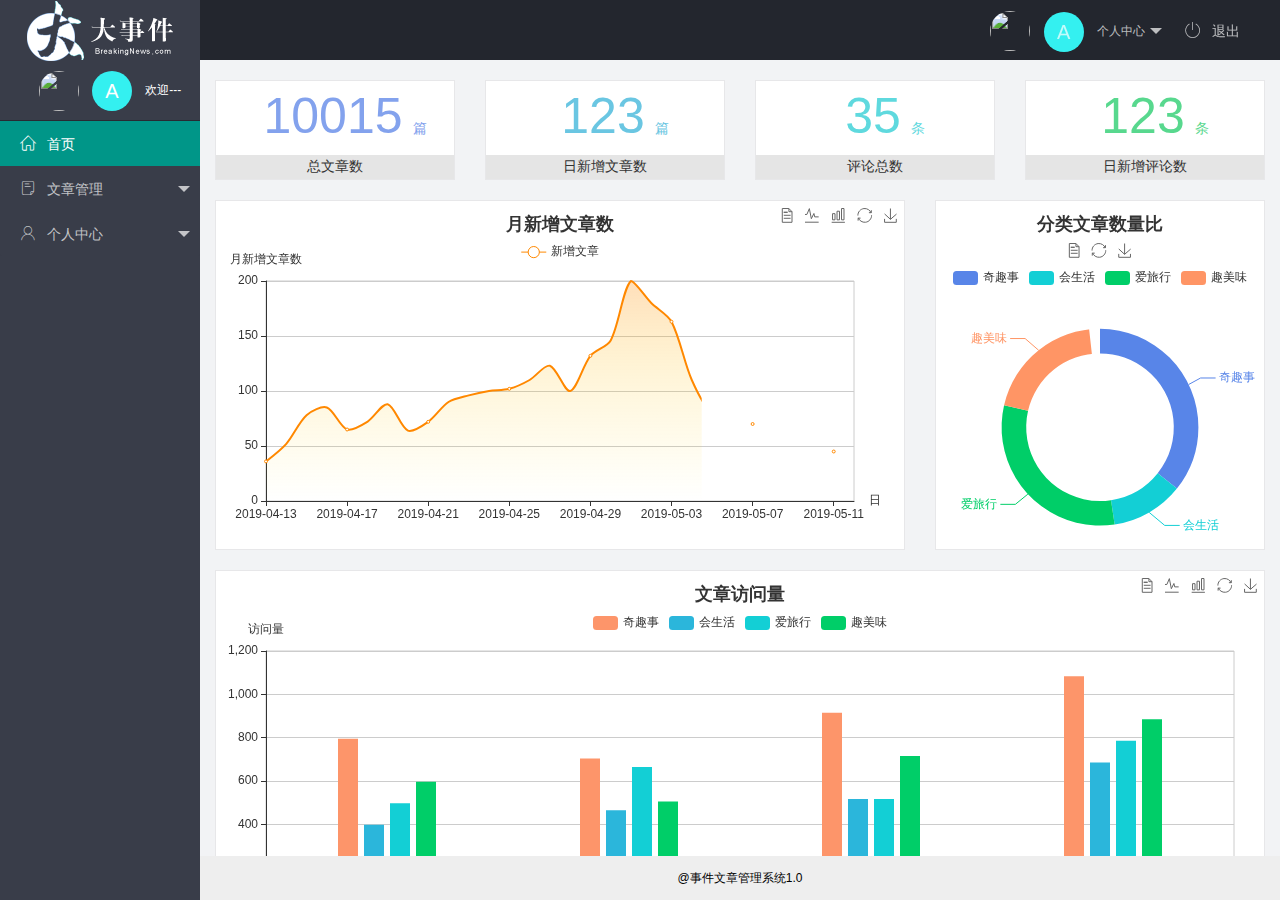
==== commit e6589040: "完成个人中心功能的开发" ====
--- a/index.html
+++ b/index.html
@@ -26,9 +26,9 @@
               个人中心
             </a>
             <dl class="layui-nav-child">
-              <dd><a href="">基本资料</a></dd>
-              <dd><a href="">更换头像</a></dd>
-              <dd><a href="">重置密码</a></dd>
+              <dd><a href="/user/user_info.html" target="fm"> 基本资料</a></dd>
+              <dd><a href="/user/user_avatar.html"target="fm">更换头像</a></dd>
+              <dd><a href="/user/user_pwd.html" target="fm">  重置密码</a></dd>
             </dl>
           </li>
           <li class="layui-nav-item"><a href="javascript:;" id="btnLogout"><span class="iconfont" >&#xe865; </span>退出</a></li>
@@ -56,9 +56,9 @@
             <li class="layui-nav-item">
               <a href="javascript:;"><span class="iconfont">&#xe614; </span>个人中心</a>
               <dl class="layui-nav-child">
-                <dd><a href="javascript:;"><i class="layui-icon layui-icon-app"></i>基本资料</a></dd>
-                <dd><a href="javascript:;"><i class="layui-icon layui-icon-app"></i>更换头像</a></dd>
-                <dd><a href="javascript:;"><i class="layui-icon layui-icon-app"></i>重置密码</a></dd>
+                <dd><a href="/user/user_info.html" target="fm"> <i class="layui-icon layui-icon-app"></i>基本资料</a></dd>
+                <dd><a href="/user/user_avatar.html"target="fm"><i class="layui-icon layui-icon-app"></i>更换头像</a></dd>
+                <dd><a href="/user/user_pwd.html" target="fm">  <i class="layui-icon layui-icon-app"></i>重置密码</a></dd>
               </dl>
             </li>
           </ul>
@@ -76,10 +76,11 @@
       </div>
     </div>
     </body>
+    <!-- 导入layui的js -->
     <script src="/assets/lib/layui/layui.all.js"></script>
     <!-- 导入jQuery -->
     <script src="/assets/lib/jquery.js"></script>
-    <script src="/assets/js/baseaoi.js"></script>
+    <script src="/assets/js/baseapi.js"></script>
     <!-- 导入自己的js -->
     <script src="/assets/js/index.js"></script>
 </html>